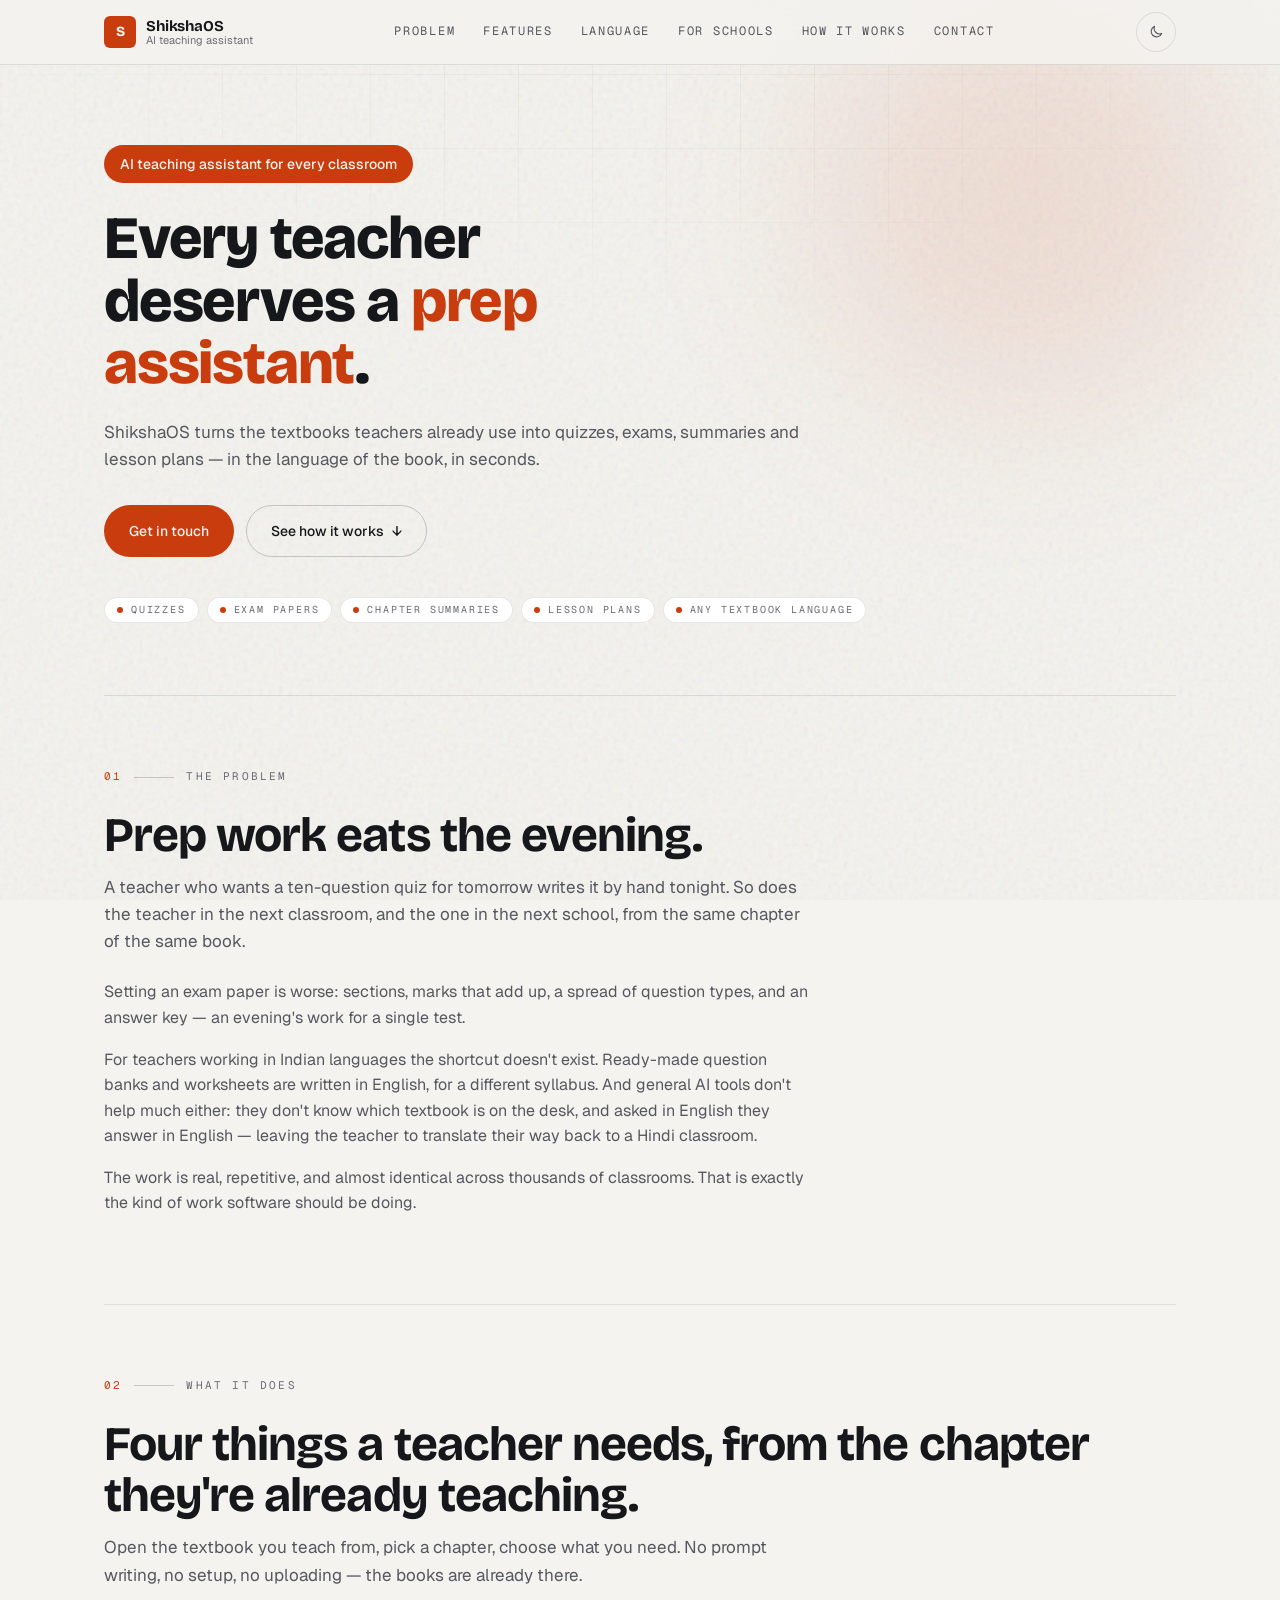
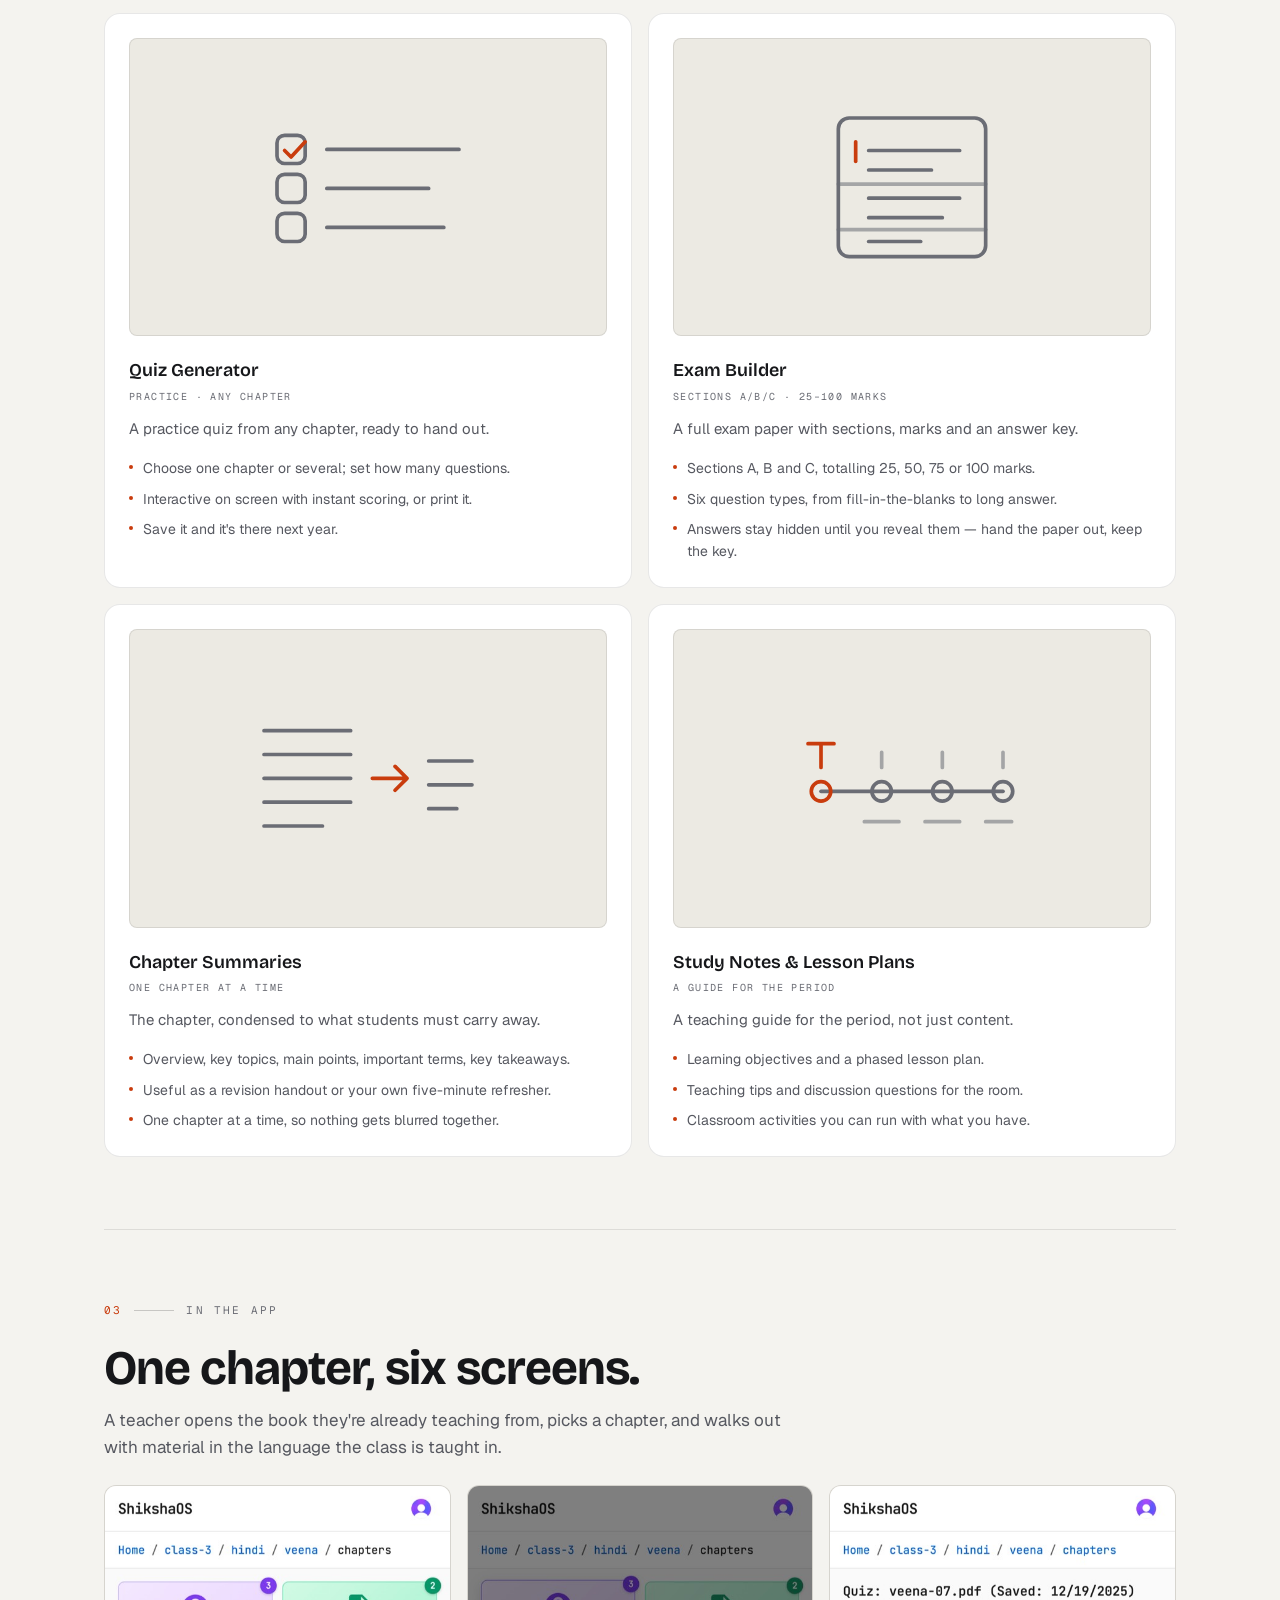
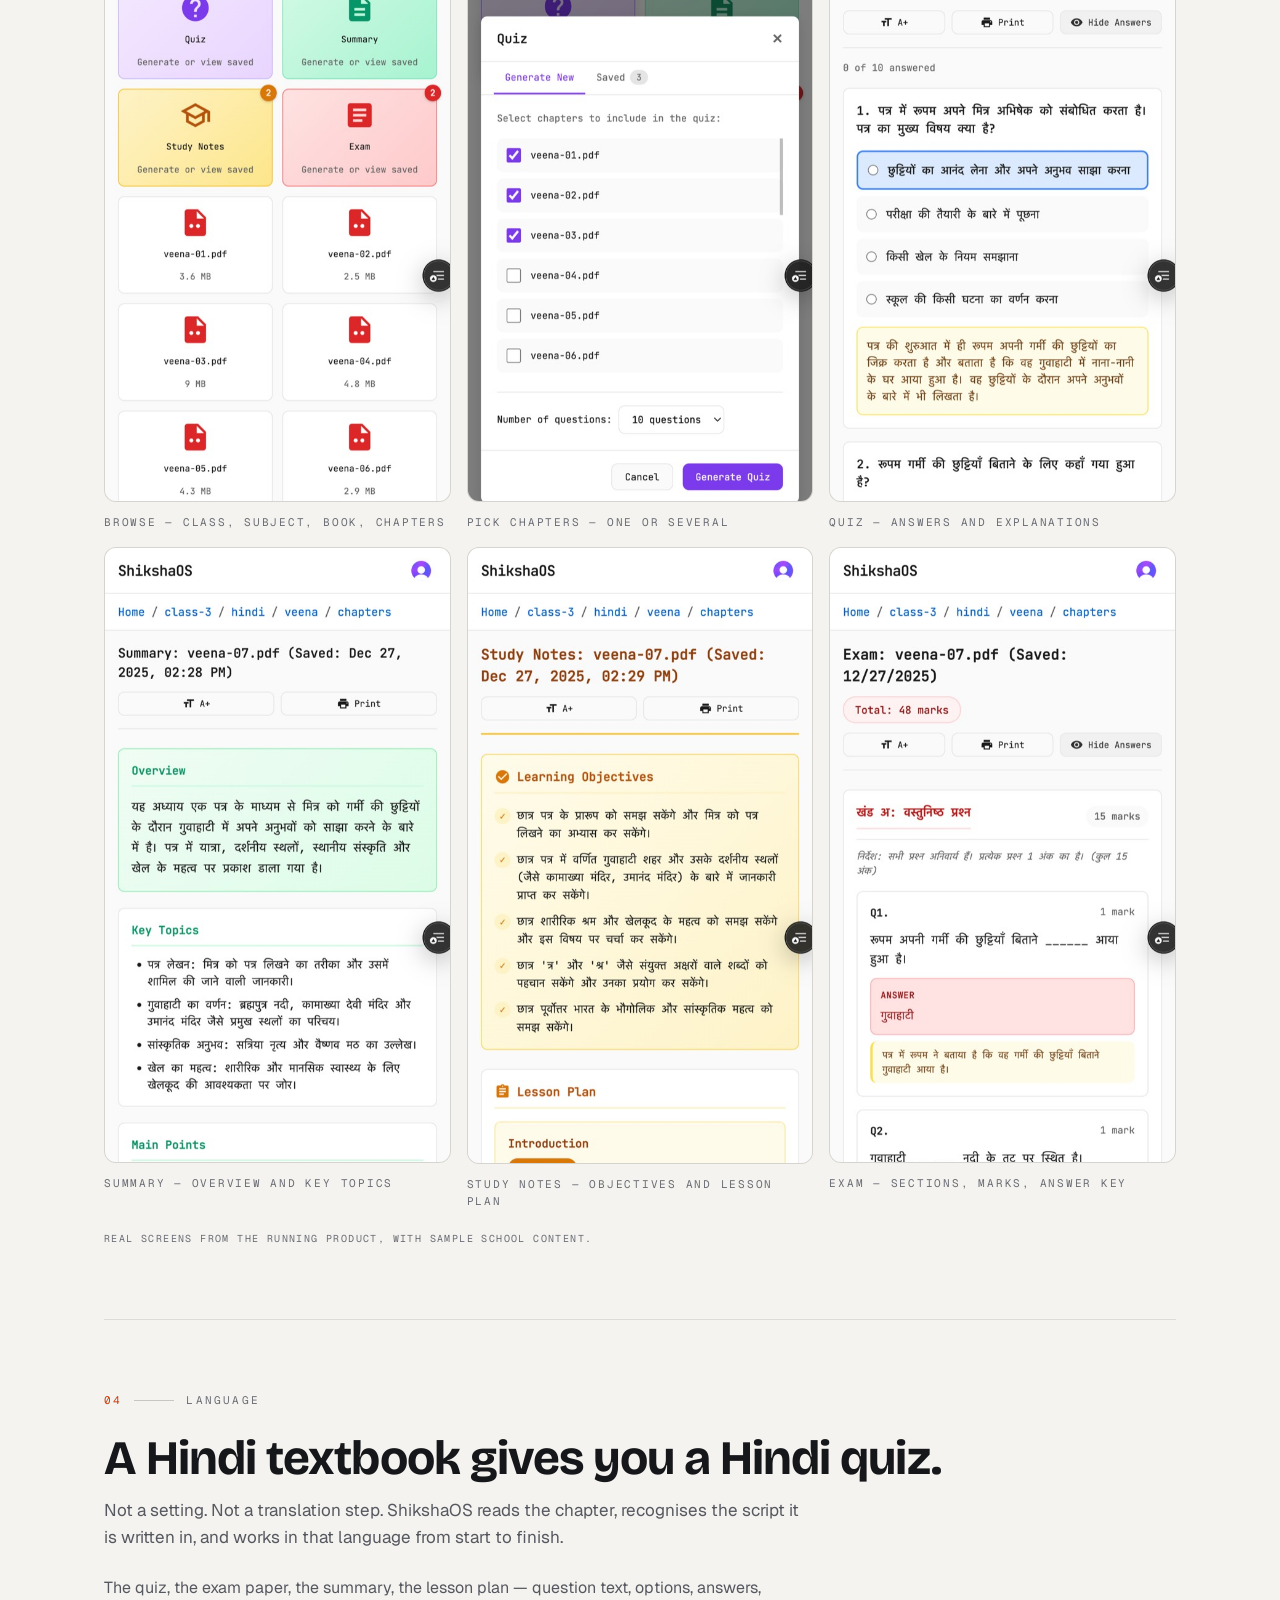
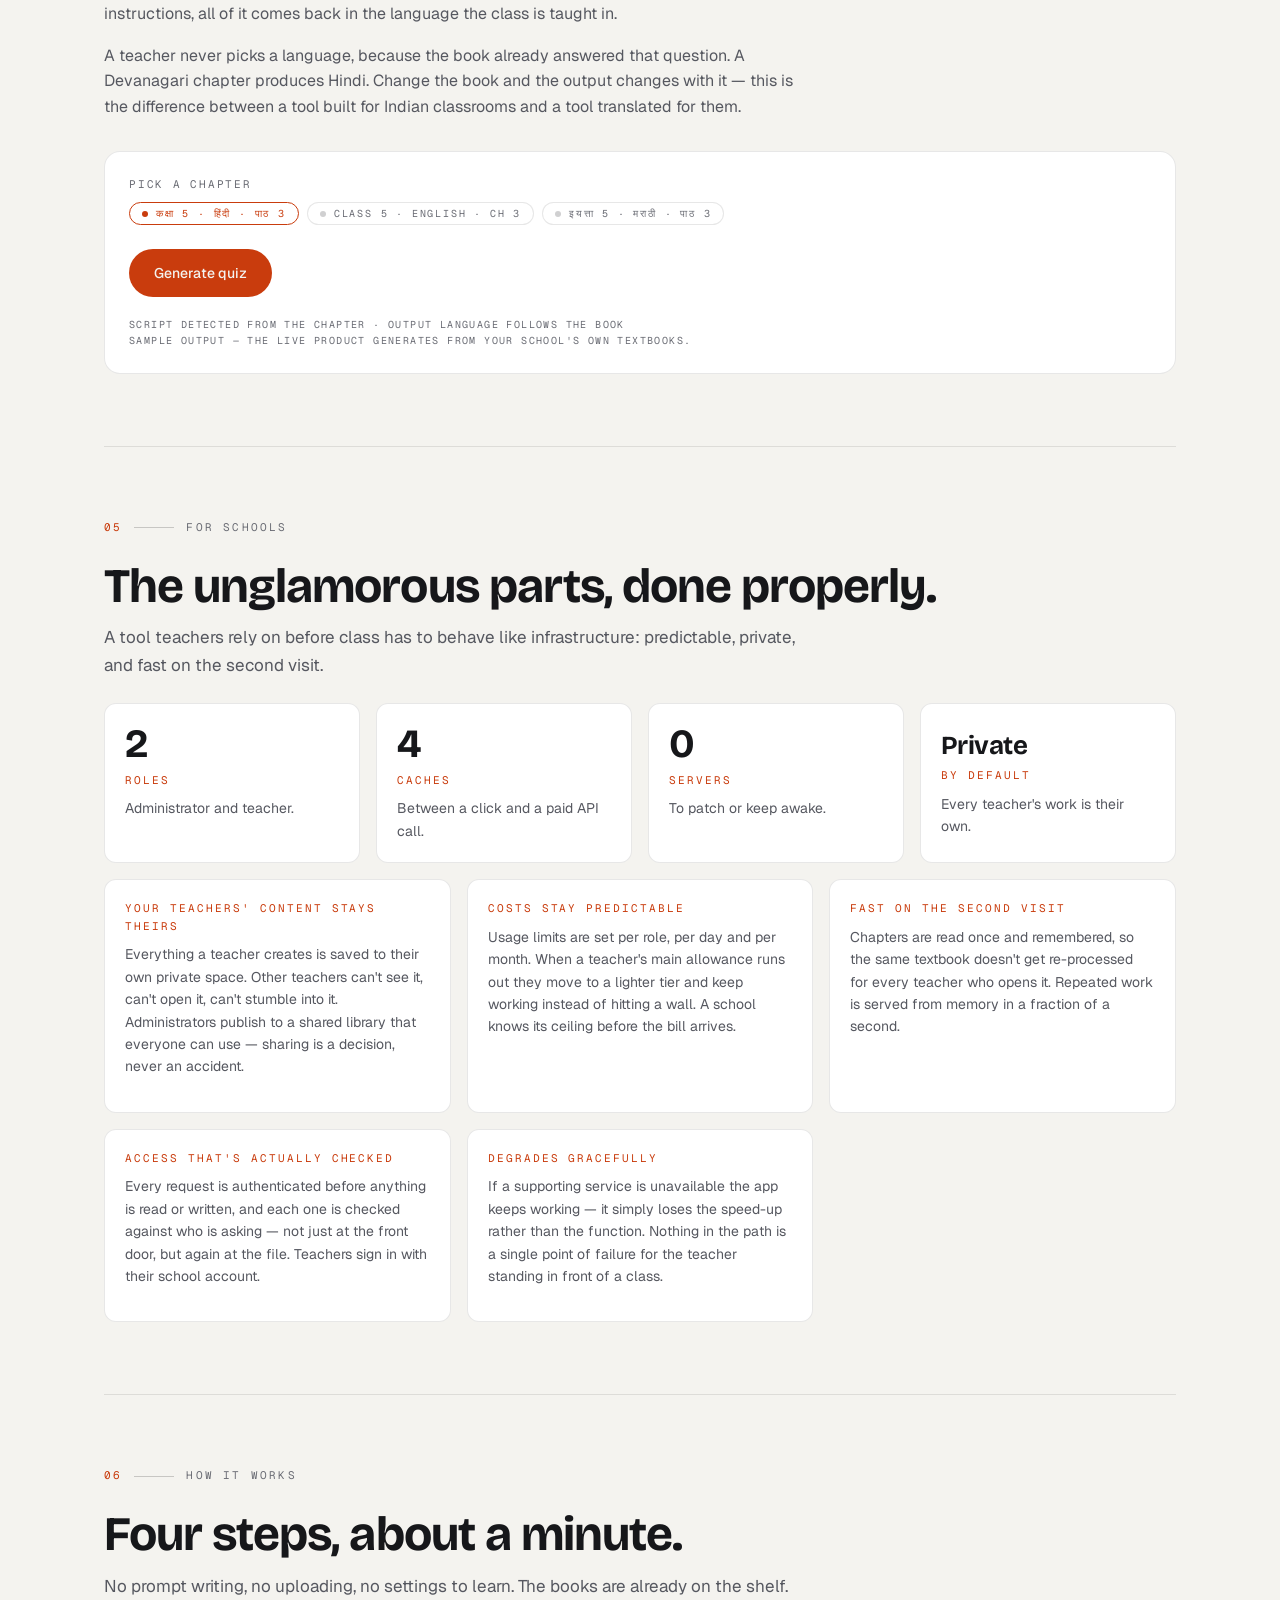
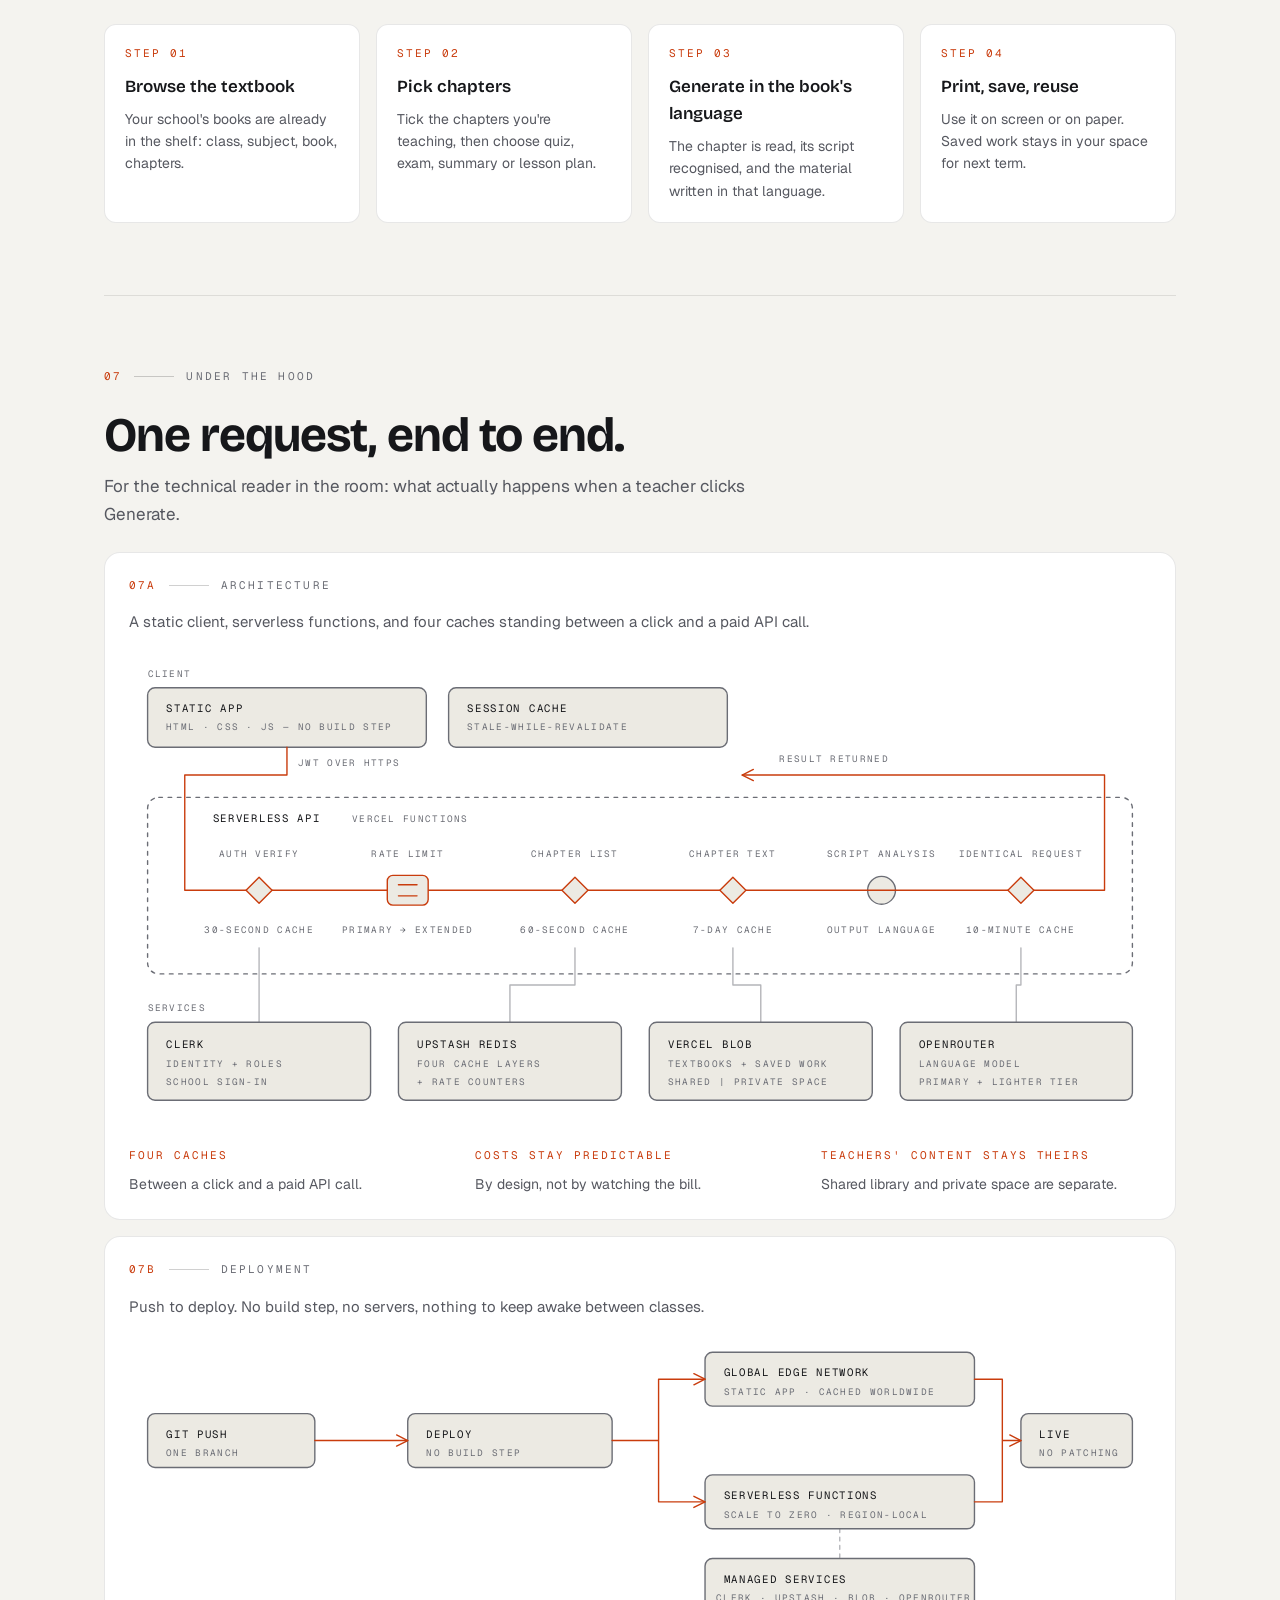
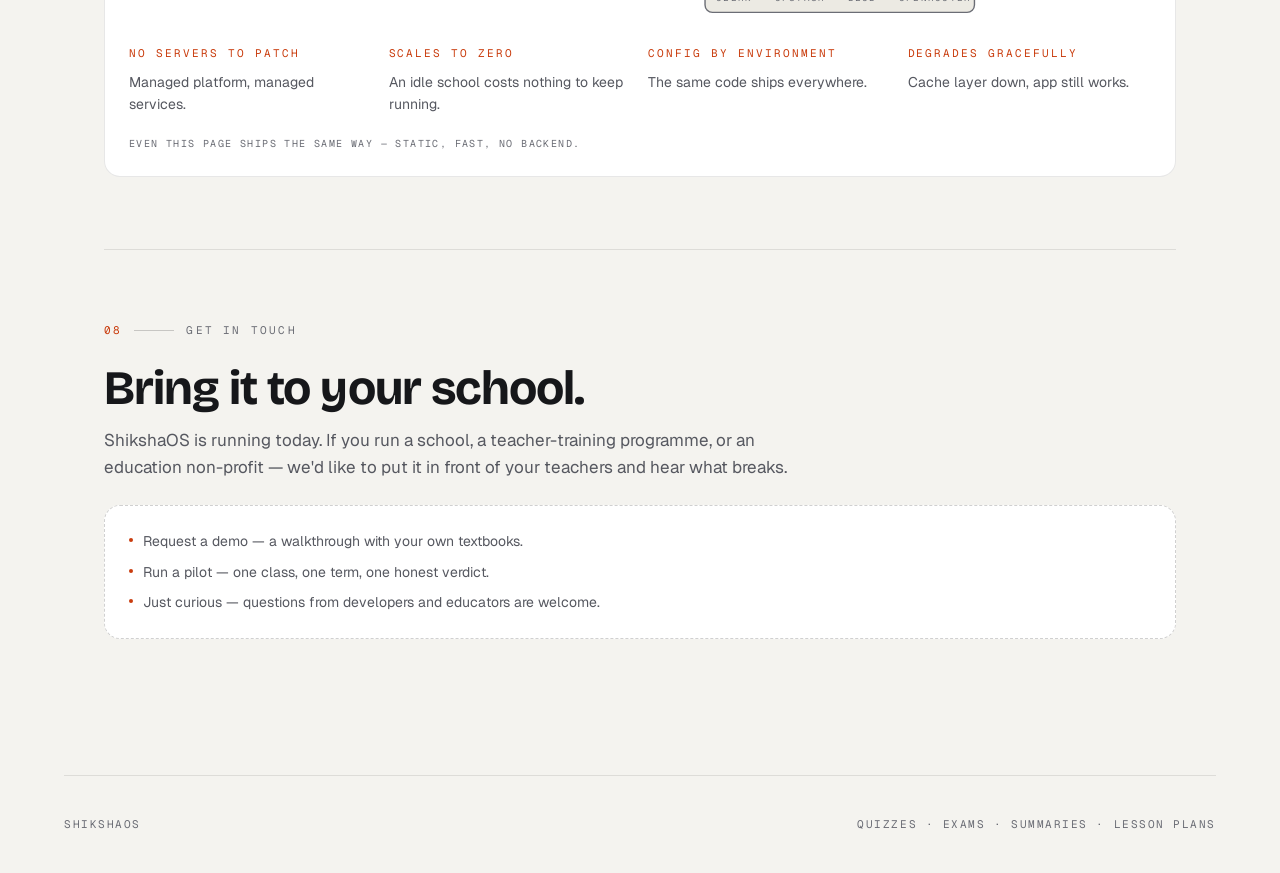
==== index.html @ 9a676e7b "Add ShikshaOS showcase page Single static page for GitHub Pages: no build step, no framework, no bac" ====
<!doctype html>
<html lang="en" data-theme="dark">
<head>
  <meta charset="utf-8" />
  <meta name="viewport" content="width=device-width, initial-scale=1" />
  <meta name="color-scheme" content="dark light" />
  <title>ShikshaOS — an AI teaching assistant for every classroom</title>
  <meta name="description" content="ShikshaOS turns the textbooks teachers already use into quizzes, exams, summaries and lesson plans — in the language of the book, in seconds." />

  <!-- Repo is shikshaos-showcase under github.com/van007 — change both URLs together if it moves. -->
  <link rel="canonical" href="https://van007.github.io/shikshaos-showcase/" />
  <link rel="icon" href="./favicon.svg" type="image/svg+xml" />

  <meta property="og:type" content="website" />
  <meta property="og:site_name" content="ShikshaOS" />
  <meta property="og:url" content="https://van007.github.io/shikshaos-showcase/" />
  <meta property="og:title" content="ShikshaOS — an AI teaching assistant for every classroom" />
  <meta property="og:description" content="Turns the textbooks teachers already use into quizzes, exams, summaries and lesson plans — in the language of the book, in seconds." />
  <meta property="og:image" content="https://van007.github.io/shikshaos-showcase/assets/og-image.png" />
  <meta property="og:image:width" content="1200" />
  <meta property="og:image:height" content="630" />
  <meta property="og:image:alt" content="ShikshaOS — every teacher deserves a prep assistant." />
  <meta name="twitter:card" content="summary_large_image" />

  <script type="application/ld+json">
  {"@context":"https://schema.org","@type":"SoftwareApplication","name":"ShikshaOS",
   "applicationCategory":"EducationalApplication","operatingSystem":"Web browser",
   "url":"https://van007.github.io/shikshaos-showcase/",
   "description":"An AI teaching assistant that turns the textbooks teachers already use into quizzes, exam papers, chapter summaries and lesson plans, in the language of the book.",
   "inLanguage":["en","hi","mr"]}
  </script>

  <!-- Resolve theme before first paint (no flash). -->
  <script>(function(){try{var e=localStorage.getItem('theme');
  if(e!=='light'&&e!=='dark'){e=matchMedia('(prefers-color-scheme: light)').matches?'light':'dark';}
  document.documentElement.dataset.theme=e;}catch(_){document.documentElement.dataset.theme='dark';}})();</script>

  <!-- Fonts: Bricolage Grotesque (display) · Geist (sans) · Geist Mono (mono) -->
  <link rel="preconnect" href="https://fonts.googleapis.com" />
  <link rel="preconnect" href="https://fonts.gstatic.com" crossorigin />
  <link href="https://fonts.googleapis.com/css2?family=Bricolage+Grotesque:opsz,wght@12..96,400..800&family=Geist:wght@400..700&family=Geist+Mono:wght@400..600&display=swap"
        rel="stylesheet" media="print" onload="this.media='all'" />
  <noscript><link href="https://fonts.googleapis.com/css2?family=Bricolage+Grotesque:opsz,wght@12..96,400..800&family=Geist:wght@400..700&family=Geist+Mono:wght@400..600&display=swap" rel="stylesheet" /></noscript>

  <link rel="stylesheet" href="./css/main.css" />
</head>

<body>
  <a class="skip" href="#top">Skip to content</a>
  <div aria-hidden="true" class="bg-grid"></div>
  <div aria-hidden="true" class="bg-grain"></div>

  <header class="site-header">
    <div class="site-header-inner">
      <a href="#top" class="brand-lockup">
        <span class="logo-tile">S</span>
        <span style="display:flex;flex-direction:column;line-height:1;">
          <span class="brand-name">ShikshaOS</span>
          <span class="brand-sub">AI teaching assistant</span>
        </span>
      </a>
      <nav class="nav" aria-label="Sections">
        <a class="navlink" href="#problem">Problem</a>
        <a class="navlink" href="#features">Features</a>
        <a class="navlink" href="#language">Language</a>
        <a class="navlink" href="#trust">For schools</a>
        <a class="navlink" href="#how">How it works</a>
        <a class="navlink" href="#contact">Contact</a>
      </nav>
      <button class="icon-btn" id="themeToggle" aria-label="Toggle light and dark theme" title="Toggle theme">
        <svg class="theme-icon-sun" width="17" height="17" viewBox="0 0 24 24" fill="none" stroke="currentColor" stroke-width="1.7" stroke-linecap="round"><circle cx="12" cy="12" r="4.1"/><path d="M12 2.4v2.6M12 19v2.6M21.6 12H19M5 12H2.4M18.8 5.2l-1.8 1.8M7 17l-1.8 1.8M18.8 18.8L17 17M7 7 5.2 5.2"/></svg>
        <svg class="theme-icon-moon" width="16" height="16" viewBox="0 0 24 24" fill="none" stroke="currentColor" stroke-width="1.7" stroke-linecap="round" stroke-linejoin="round"><path d="M20.5 14.2A8.2 8.2 0 0 1 9.8 3.5a8.2 8.2 0 1 0 10.7 10.7Z"/></svg>
      </button>
    </div>
  </header>

  <main class="wrap" id="top">

    <!-- ============================ HERO ============================ -->
    <section class="hero">
      <div class="hero-glow" aria-hidden="true"></div>
      <span class="pill rise" style="animation-delay:.05s">AI teaching assistant for every classroom</span>
      <h1 class="display rise" style="animation-delay:.12s">Every teacher deserves a <span class="spark">prep assistant</span>.</h1>
      <p class="lede rise" style="animation-delay:.2s">
        ShikshaOS turns the textbooks teachers already use into quizzes, exams, summaries and
        lesson plans — in the language of the book, in seconds.
      </p>
      <div class="cta-row rise" style="animation-delay:.26s">
        <a class="btn btn-primary" href="#contact">Get in touch</a>
        <a class="btn btn-ghost" href="#how">See how it works <span class="arw" aria-hidden="true">↓</span></a>
      </div>
      <div class="tag-row rise" style="animation-delay:.32s">
        <span class="tag"><span class="dot"></span>Quizzes</span>
        <span class="tag"><span class="dot"></span>Exam papers</span>
        <span class="tag"><span class="dot"></span>Chapter summaries</span>
        <span class="tag"><span class="dot"></span>Lesson plans</span>
        <span class="tag"><span class="dot"></span>Any textbook language</span>
      </div>
    </section>

    <!-- ========================== THE PROBLEM ======================== -->
    <section class="block" id="problem" data-reveal>
      <div class="eyebrow"><span class="idx">01</span><span class="rule"></span><span>The problem</span></div>
      <h2 class="display">Prep work eats the evening.</h2>
      <p class="lede">
        A teacher who wants a ten-question quiz for tomorrow writes it by hand tonight. So does
        the teacher in the next classroom, and the one in the next school, from the same chapter
        of the same book.
      </p>
      <p class="body">
        Setting an exam paper is worse: sections, marks that add up, a spread of question types,
        and an answer key — an evening's work for a single test.
      </p>
      <p class="body">
        For teachers working in Indian languages the shortcut doesn't exist. Ready-made question
        banks and worksheets are written in English, for a different syllabus. And general AI
        tools don't help much either: they don't know which textbook is on the desk, and asked in
        English they answer in English — leaving the teacher to translate their way back to a
        Hindi classroom.
      </p>
      <p class="body">
        The work is real, repetitive, and almost identical across thousands of classrooms. That
        is exactly the kind of work software should be doing.
      </p>
    </section>

    <!-- ======================== WHAT IT DOES ========================= -->
    <section class="block" id="features" data-reveal>
      <div class="eyebrow"><span class="idx">02</span><span class="rule"></span><span>What it does</span></div>
      <h2 class="display">Four things a teacher needs, from the chapter they're already teaching.</h2>
      <p class="lede">
        Open the textbook you teach from, pick a chapter, choose what you need. No prompt writing,
        no setup, no uploading — the books are already there.
      </p>

      <div class="grid cols-2">
        <article class="card-lg">
          <div class="well">
            <!-- motif: checklist -->
            <svg class="ico" width="120" height="76" viewBox="0 0 120 76" fill="none" stroke="currentColor" stroke-width="1.7" stroke-linecap="round" stroke-linejoin="round" aria-hidden="true">
              <rect x="18" y="14" width="13" height="13" rx="3.5" />
              <rect x="18" y="32" width="13" height="13" rx="3.5" />
              <rect x="18" y="50" width="13" height="13" rx="3.5" />
              <path d="M41 20.5h61M41 38.5h47M41 56.5h54" />
              <g class="accent"><path d="M21.5 21l3 3 6.5-7" /></g>
            </svg>
          </div>
          <h3 class="name">Quiz Generator</h3>
          <div class="cat">Practice · any chapter</div>
          <p class="body" style="margin:.75rem 0 0;font-size:.9375rem;">A practice quiz from any chapter, ready to hand out.</p>
          <ul class="impact">
            <li>Choose one chapter or several; set how many questions.</li>
            <li>Interactive on screen with instant scoring, or print it.</li>
            <li>Save it and it's there next year.</li>
          </ul>
        </article>

        <article class="card-lg">
          <div class="well">
            <!-- motif: exam paper with sections -->
            <svg class="ico" width="120" height="76" viewBox="0 0 120 76" fill="none" stroke="currentColor" stroke-width="1.7" stroke-linecap="round" stroke-linejoin="round" aria-hidden="true">
              <rect x="26" y="6" width="68" height="64" rx="5" />
              <path d="M40 21h42M40 30h29" />
              <path d="M40 43h42M40 52h34" />
              <path d="M40 63h24" />
              <path d="M26 36.5h68" opacity=".55" />
              <path d="M26 57.5h68" opacity=".55" />
              <g class="accent"><path d="M34 17v9" /></g>
            </svg>
          </div>
          <h3 class="name">Exam Builder</h3>
          <div class="cat">Sections A/B/C · 25–100 marks</div>
          <p class="body" style="margin:.75rem 0 0;font-size:.9375rem;">A full exam paper with sections, marks and an answer key.</p>
          <ul class="impact">
            <li>Sections A, B and C, totalling 25, 50, 75 or 100 marks.</li>
            <li>Six question types, from fill-in-the-blanks to long answer.</li>
            <li>Answers stay hidden until you reveal them — hand the paper out, keep the key.</li>
          </ul>
        </article>

        <article class="card-lg">
          <div class="well">
            <!-- motif: long lines compressed to short -->
            <svg class="ico" width="120" height="76" viewBox="0 0 120 76" fill="none" stroke="currentColor" stroke-width="1.7" stroke-linecap="round" stroke-linejoin="round" aria-hidden="true">
              <path d="M12 16h40M12 27h40M12 38h40M12 49h40M12 60h27" />
              <path d="M88 30h20M88 41h20M88 52h13" />
              <g class="accent"><path d="M62 38h16m-5.5-5.5 5.5 5.5-5.5 5.5" /></g>
            </svg>
          </div>
          <h3 class="name">Chapter Summaries</h3>
          <div class="cat">One chapter at a time</div>
          <p class="body" style="margin:.75rem 0 0;font-size:.9375rem;">The chapter, condensed to what students must carry away.</p>
          <ul class="impact">
            <li>Overview, key topics, main points, important terms, key takeaways.</li>
            <li>Useful as a revision handout or your own five-minute refresher.</li>
            <li>One chapter at a time, so nothing gets blurred together.</li>
          </ul>
        </article>

        <article class="card-lg">
          <div class="well">
            <!-- motif: lesson timeline -->
            <svg class="ico" width="120" height="76" viewBox="0 0 120 76" fill="none" stroke="currentColor" stroke-width="1.7" stroke-linecap="round" stroke-linejoin="round" aria-hidden="true">
              <path d="M18 44h84" />
              <circle cx="46" cy="44" r="4.5" />
              <circle cx="74" cy="44" r="4.5" />
              <circle cx="102" cy="44" r="4.5" />
              <path d="M46 33v-7M74 33v-7M102 33v-7" opacity=".55" />
              <path d="M38 58h16M66 58h16M94 58h12" opacity=".55" />
              <g class="accent">
                <circle cx="18" cy="44" r="4.5" />
                <path d="M18 33V22M12 22h12" />
              </g>
            </svg>
          </div>
          <h3 class="name">Study Notes &amp; Lesson Plans</h3>
          <div class="cat">A guide for the period</div>
          <p class="body" style="margin:.75rem 0 0;font-size:.9375rem;">A teaching guide for the period, not just content.</p>
          <ul class="impact">
            <li>Learning objectives and a phased lesson plan.</li>
            <li>Teaching tips and discussion questions for the room.</li>
            <li>Classroom activities you can run with what you have.</li>
          </ul>
        </article>
      </div>
    </section>

    <!-- ========================== IN THE APP ========================= -->
    <section class="block" id="screens" data-reveal>
      <div class="eyebrow"><span class="idx">03</span><span class="rule"></span><span>In the app</span></div>
      <h2 class="display">One chapter, six screens.</h2>
      <p class="lede">
        A teacher opens the book they're already teaching from, picks a chapter, and walks out
        with material in the language the class is taught in.
      </p>

      <div class="grid cols-3">
        <figure class="shot">
          <div class="frame">
            <img src="./assets/screens/browse.jpg" width="560" height="1213" loading="lazy" decoding="async"
                 alt="The chapters folder in ShikshaOS: cards for Quiz, Summary, Study Notes and Exam above a grid of chapter PDFs." />
          </div>
          <figcaption>Browse — class, subject, book, chapters</figcaption>
        </figure>
        <figure class="shot">
          <div class="frame">
            <img src="./assets/screens/select.jpg" width="560" height="1213" loading="lazy" decoding="async"
                 alt="The quiz dialog with three chapters ticked and a question-count selector set to ten questions." />
          </div>
          <figcaption>Pick chapters — one or several</figcaption>
        </figure>
        <figure class="shot">
          <div class="frame">
            <img src="./assets/screens/quiz.jpg" width="560" height="1213" loading="lazy" decoding="async"
                 alt="A generated quiz in Hindi with multiple-choice options, the correct answer highlighted and an explanation below it." />
          </div>
          <figcaption>Quiz — answers and explanations</figcaption>
        </figure>
        <figure class="shot">
          <div class="frame">
            <img src="./assets/screens/summary.jpg" width="560" height="1213" loading="lazy" decoding="async"
                 alt="A chapter summary in Hindi with Overview, Key Topics and Main Points sections." />
          </div>
          <figcaption>Summary — overview and key topics</figcaption>
        </figure>
        <figure class="shot">
          <div class="frame">
            <img src="./assets/screens/notes.jpg" width="560" height="1213" loading="lazy" decoding="async"
                 alt="Study notes in Hindi listing learning objectives and a timed lesson plan with activities and materials." />
          </div>
          <figcaption>Study notes — objectives and lesson plan</figcaption>
        </figure>
        <figure class="shot">
          <div class="frame">
            <img src="./assets/screens/exam.jpg" width="560" height="1213" loading="lazy" decoding="async"
                 alt="An exam paper in Hindi showing Section A worth fifteen marks, with per-question marks and the answer key revealed." />
          </div>
          <figcaption>Exam — sections, marks, answer key</figcaption>
        </figure>
      </div>

      <p class="demo-note">Real screens from the running product, with sample school content.</p>
    </section>

    <!-- ====================== LANGUAGE + DEMO ======================== -->
    <section class="block" id="language" data-reveal>
      <div class="eyebrow"><span class="idx">04</span><span class="rule"></span><span>Language</span></div>
      <h2 class="display">A Hindi textbook gives you a Hindi quiz.</h2>
      <p class="lede">
        Not a setting. Not a translation step. ShikshaOS reads the chapter, recognises the script
        it is written in, and works in that language from start to finish.
      </p>
      <p class="body">
        The quiz, the exam paper, the summary, the lesson plan — question text, options, answers,
        instructions, all of it comes back in the language the class is taught in.
      </p>
      <p class="body">
        A teacher never picks a language, because the book already answered that question. A
        Devanagari chapter produces Hindi. Change the book and the output changes with it — this
        is the difference between a tool built for Indian classrooms and a tool translated for them.
      </p>

      <div class="panel" style="margin-top:2rem;">
        <span class="field-label" id="demoChipsLabel">Pick a chapter</span>
        <div class="chip-row" id="demoChips" role="group" aria-labelledby="demoChipsLabel">
          <button class="tag" type="button" data-lang="hi" aria-pressed="true"><span class="dot"></span><span lang="hi">कक्षा 5 · हिंदी · पाठ 3</span></button>
          <button class="tag" type="button" data-lang="en" aria-pressed="false"><span class="dot"></span>Class 5 · English · Ch 3</button>
          <button class="tag" type="button" data-lang="mr" aria-pressed="false"><span class="dot"></span><span lang="mr">इयत्ता 5 · मराठी · पाठ 3</span></button>
        </div>
        <div class="demo-actions">
          <button class="btn btn-primary" type="button" id="demoRun">Generate quiz</button>
          <button class="btn btn-ghost btn-sm" type="button" id="demoAns" hidden>Show answers</button>
        </div>
        <div class="demo-out" id="demoOut" aria-live="polite"></div>
        <p class="demo-note">
          Script detected from the chapter · output language follows the book<br />
          Sample output — the live product generates from your school's own textbooks.
        </p>
      </div>
    </section>

    <!-- ======================= FOR SCHOOLS =========================== -->
    <section class="block" id="trust" data-reveal>
      <div class="eyebrow"><span class="idx">05</span><span class="rule"></span><span>For schools</span></div>
      <h2 class="display">The unglamorous parts, done properly.</h2>
      <p class="lede">
        A tool teachers rely on before class has to behave like infrastructure: predictable,
        private, and fast on the second visit.
      </p>

      <div class="grid cols-4" style="margin-bottom:1rem;">
        <div class="card"><div class="stat">2</div><div class="meta-key" style="margin-top:.5rem;">Roles</div><div class="meta-val">Administrator and teacher.</div></div>
        <div class="card"><div class="stat">4</div><div class="meta-key" style="margin-top:.5rem;">Caches</div><div class="meta-val">Between a click and a paid API call.</div></div>
        <div class="card"><div class="stat">0</div><div class="meta-key" style="margin-top:.5rem;">Servers</div><div class="meta-val">To patch or keep awake.</div></div>
        <div class="card"><div class="stat txt">Private</div><div class="meta-key" style="margin-top:.5rem;">By default</div><div class="meta-val">Every teacher's work is their own.</div></div>
      </div>

      <div class="grid cols-3">
        <div class="card">
          <h3 class="meta-key">Your teachers' content stays theirs</h3>
          <p class="meta-val">
            Everything a teacher creates is saved to their own private space. Other teachers can't
            see it, can't open it, can't stumble into it. Administrators publish to a shared library
            that everyone can use — sharing is a decision, never an accident.
          </p>
        </div>
        <div class="card">
          <h3 class="meta-key">Costs stay predictable</h3>
          <p class="meta-val">
            Usage limits are set per role, per day and per month. When a teacher's main allowance
            runs out they move to a lighter tier and keep working instead of hitting a wall. A
            school knows its ceiling before the bill arrives.
          </p>
        </div>
        <div class="card">
          <h3 class="meta-key">Fast on the second visit</h3>
          <p class="meta-val">
            Chapters are read once and remembered, so the same textbook doesn't get re-processed
            for every teacher who opens it. Repeated work is served from memory in a fraction of a
            second.
          </p>
        </div>
        <div class="card">
          <h3 class="meta-key">Access that's actually checked</h3>
          <p class="meta-val">
            Every request is authenticated before anything is read or written, and each one is
            checked against who is asking — not just at the front door, but again at the file.
            Teachers sign in with their school account.
          </p>
        </div>
        <div class="card">
          <h3 class="meta-key">Degrades gracefully</h3>
          <p class="meta-val">
            If a supporting service is unavailable the app keeps working — it simply loses the
            speed-up rather than the function. Nothing in the path is a single point of failure for
            the teacher standing in front of a class.
          </p>
        </div>
      </div>
    </section>

    <!-- ======================= HOW IT WORKS ========================== -->
    <section class="block" id="how" data-reveal>
      <div class="eyebrow"><span class="idx">06</span><span class="rule"></span><span>How it works</span></div>
      <h2 class="display">Four steps, about a minute.</h2>
      <p class="lede">
        No prompt writing, no uploading, no settings to learn. The books are already on the shelf.
      </p>

      <div class="grid cols-4">
        <div class="card step">
          <div class="num">STEP 01</div>
          <h3>Browse the textbook</h3>
          <p>Your school's books are already in the shelf: class, subject, book, chapters.</p>
        </div>
        <div class="card step">
          <div class="num">STEP 02</div>
          <h3>Pick chapters</h3>
          <p>Tick the chapters you're teaching, then choose quiz, exam, summary or lesson plan.</p>
        </div>
        <div class="card step">
          <div class="num">STEP 03</div>
          <h3>Generate in the book's language</h3>
          <p>The chapter is read, its script recognised, and the material written in that language.</p>
        </div>
        <div class="card step">
          <div class="num">STEP 04</div>
          <h3>Print, save, reuse</h3>
          <p>Use it on screen or on paper. Saved work stays in your space for next term.</p>
        </div>
      </div>
    </section>

    <!-- ======================= UNDER THE HOOD ======================== -->
    <section class="block" id="arch" data-reveal>
      <div class="eyebrow"><span class="idx">07</span><span class="rule"></span><span>Under the hood</span></div>
      <h2 class="display">One request, end to end.</h2>
      <p class="lede">
        For the technical reader in the room: what actually happens when a teacher clicks Generate.
      </p>

      <!-- ---------------- Infographic A — runtime architecture ---------------- -->
      <div class="panel">
        <div class="eyebrow" style="margin-bottom:1rem;"><span class="idx">07a</span><span class="rule"></span><span>Architecture</span></div>
        <p class="body" style="margin:0 0 1.5rem;font-size:.9375rem;">
          A static client, serverless functions, and four caches standing between a click and a
          paid API call.
        </p>

        <div class="dgm-scroll">
          <svg class="dgm" viewBox="0 0 1100 500" role="img"
               aria-label="Runtime architecture: a static client sends an authenticated request to serverless functions, which pass through an auth cache, a rate-limit gate, a chapter-list cache, a chapter-text cache, script detection and an identical-request cache before returning generated material."
               fill="none" stroke="currentColor" stroke-width="1.5" stroke-linecap="round" stroke-linejoin="round">

            <!-- Client lane -->
            <text x="20" y="20">CLIENT</text>
            <rect class="node" x="20" y="32" width="300" height="64" rx="8" />
            <text class="t" x="40" y="58">STATIC APP</text>
            <text x="40" y="78">HTML · CSS · JS — NO BUILD STEP</text>
            <rect class="node" x="344" y="32" width="300" height="64" rx="8" />
            <text class="t" x="364" y="58">SESSION CACHE</text>
            <text x="364" y="78">STALE-WHILE-REVALIDATE</text>

            <!-- Serverless lane -->
            <rect class="pane" x="20" y="150" width="1060" height="190" rx="12" />
            <text class="t" x="90" y="176">SERVERLESS API</text>
            <text x="240" y="176">VERCEL FUNCTIONS</text>

            <!-- Stop labels -->
            <text x="140" y="214" text-anchor="middle">AUTH VERIFY</text>
            <text x="140" y="296" text-anchor="middle">30-SECOND CACHE</text>
            <text x="300" y="214" text-anchor="middle">RATE LIMIT</text>
            <text x="300" y="296" text-anchor="middle">PRIMARY → EXTENDED</text>
            <text x="480" y="214" text-anchor="middle">CHAPTER LIST</text>
            <text x="480" y="296" text-anchor="middle">60-SECOND CACHE</text>
            <text x="650" y="214" text-anchor="middle">CHAPTER TEXT</text>
            <text x="650" y="296" text-anchor="middle">7-DAY CACHE</text>
            <text x="810" y="214" text-anchor="middle">SCRIPT ANALYSIS</text>
            <text x="810" y="296" text-anchor="middle">OUTPUT LANGUAGE</text>
            <text x="960" y="214" text-anchor="middle">IDENTICAL REQUEST</text>
            <text x="960" y="296" text-anchor="middle">10-MINUTE CACHE</text>
            <text x="182" y="116">JWT OVER HTTPS</text>
            <text x="700" y="112">RESULT RETURNED</text>

            <!-- Language step marker (not a cache) -->
            <circle cx="810" cy="250" r="15" fill="var(--surface-2)" />

            <!-- Service connectors -->
            <path d="M140 312V392" opacity=".5" />
            <path d="M480 312V352h-70v40" opacity=".5" />
            <path d="M650 312V352h30v40" opacity=".5" />
            <path d="M960 312V352h-5v40" opacity=".5" />

            <!-- Services lane -->
            <text x="20" y="380">SERVICES</text>
            <rect class="node" x="20" y="392" width="240" height="84" rx="8" />
            <text class="t" x="40" y="420">CLERK</text>
            <text x="40" y="440">IDENTITY + ROLES</text>
            <text x="40" y="460">SCHOOL SIGN-IN</text>

            <rect class="node" x="290" y="392" width="240" height="84" rx="8" />
            <text class="t" x="310" y="420">UPSTASH REDIS</text>
            <text x="310" y="440">FOUR CACHE LAYERS</text>
            <text x="310" y="460">+ RATE COUNTERS</text>

            <rect class="node" x="560" y="392" width="240" height="84" rx="8" />
            <text class="t" x="580" y="420">VERCEL BLOB</text>
            <text x="580" y="440">TEXTBOOKS + SAVED WORK</text>
            <text x="580" y="460">SHARED | PRIVATE SPACE</text>

            <rect class="node" x="830" y="392" width="250" height="84" rx="8" />
            <text class="t" x="850" y="420">OPENROUTER</text>
            <text x="850" y="440">LANGUAGE MODEL</text>
            <text x="850" y="460">PRIMARY + LIGHTER TIER</text>

            <!-- The one accent group: the happy path + its checkpoints -->
            <g class="accent">
              <path class="flow" pathLength="1" d="M170 96V126H60V250H1050V126H660" />
              <path d="M672 120l-12 6 12 6" />
              <path class="ck" style="transition-delay:.9s" d="M140 236l14 14-14 14-14-14Z" />
              <rect class="gate" style="transition-delay:1s" x="278" y="234" width="44" height="32" rx="6" />
              <path class="gate" style="transition-delay:1s" d="M290 244h20M290 256h20" />
              <path class="ck" style="transition-delay:1.1s" d="M480 236l14 14-14 14-14-14Z" />
              <path class="ck" style="transition-delay:1.2s" d="M650 236l14 14-14 14-14-14Z" />
              <path class="ck" style="transition-delay:1.4s" d="M960 236l14 14-14 14-14-14Z" />
            </g>
          </svg>
        </div>

        <ol class="vh">
          <li>A teacher clicks Generate in the static client.</li>
          <li>The request travels to a serverless function as a signed token over HTTPS.</li>
          <li>Identity is verified, with a 30-second cache in front of it.</li>
          <li>A rate-limit gate checks the teacher's allowance, falling back to an extended tier.</li>
          <li>The chapter list is read, cached for 60 seconds.</li>
          <li>The chapter text is extracted, cached for 7 days.</li>
          <li>The chapter's script is analysed and fixes the output language.</li>
          <li>Generation runs, with identical requests reused for 10 minutes.</li>
          <li>The finished material is returned to the client.</li>
        </ol>

        <div class="grid cols-3 dgm-cap">
          <div><div class="meta-key">Four caches</div><div class="meta-val">Between a click and a paid API call.</div></div>
          <div><div class="meta-key">Costs stay predictable</div><div class="meta-val">By design, not by watching the bill.</div></div>
          <div><div class="meta-key">Teachers' content stays theirs</div><div class="meta-val">Shared library and private space are separate.</div></div>
        </div>
      </div>

      <!-- ---------------- Infographic B — deployment topology ---------------- -->
      <div class="panel" style="margin-top:1rem;">
        <div class="eyebrow" style="margin-bottom:1rem;"><span class="idx">07b</span><span class="rule"></span><span>Deployment</span></div>
        <p class="body" style="margin:0 0 1.5rem;font-size:.9375rem;">
          Push to deploy. No build step, no servers, nothing to keep awake between classes.
        </p>

        <div class="dgm-scroll">
          <svg class="dgm" viewBox="0 0 1100 300" role="img"
               aria-label="Deployment topology: a git push deploys the static app to a global edge network and the API to serverless functions, both backed by managed services, with nothing to patch."
               fill="none" stroke="currentColor" stroke-width="1.5" stroke-linecap="round" stroke-linejoin="round">

            <rect class="node" x="20" y="76" width="180" height="58" rx="8" />
            <text class="t" x="40" y="102">GIT PUSH</text>
            <text x="40" y="122">ONE BRANCH</text>

            <rect class="node" x="300" y="76" width="220" height="58" rx="8" />
            <text class="t" x="320" y="102">DEPLOY</text>
            <text x="320" y="122">NO BUILD STEP</text>

            <rect class="node" x="620" y="10" width="290" height="58" rx="8" />
            <text class="t" x="640" y="36">GLOBAL EDGE NETWORK</text>
            <text x="640" y="56">STATIC APP · CACHED WORLDWIDE</text>

            <rect class="node" x="620" y="142" width="290" height="58" rx="8" />
            <text class="t" x="640" y="168">SERVERLESS FUNCTIONS</text>
            <text x="640" y="188">SCALE TO ZERO · REGION-LOCAL</text>

            <rect class="node" x="960" y="76" width="120" height="58" rx="8" />
            <text class="t" x="980" y="102">LIVE</text>
            <text x="980" y="122">NO PATCHING</text>

            <path d="M765 200v32" opacity=".5" stroke-dasharray="4 5" />
            <rect class="node" x="620" y="232" width="290" height="58" rx="8" />
            <text class="t" x="640" y="258">MANAGED SERVICES</text>
            <text x="632" y="278">CLERK · UPSTASH · BLOB · OPENROUTER</text>

            <g class="accent">
              <path class="flow" pathLength="1" d="M200 105h100M520 105h50V39h50M570 105v66h50M910 39h30v66h20M910 171h30v-66" />
              <path d="M288 99l12 6-12 6M608 33l12 6-12 6M608 165l12 6-12 6M948 99l12 6-12 6" />
            </g>
          </svg>
        </div>

        <ol class="vh">
          <li>A push to one branch deploys everything; there is no build step.</li>
          <li>The static app is served from a global edge network.</li>
          <li>The API runs as serverless functions that scale to zero.</li>
          <li>Identity, caching, storage and the language model are managed services.</li>
          <li>The result is live with no servers to patch.</li>
        </ol>

        <div class="grid cols-4 dgm-cap">
          <div><div class="meta-key">No servers to patch</div><div class="meta-val">Managed platform, managed services.</div></div>
          <div><div class="meta-key">Scales to zero</div><div class="meta-val">An idle school costs nothing to keep running.</div></div>
          <div><div class="meta-key">Config by environment</div><div class="meta-val">The same code ships everywhere.</div></div>
          <div><div class="meta-key">Degrades gracefully</div><div class="meta-val">Cache layer down, app still works.</div></div>
        </div>

        <p class="dgm-foot">Even this page ships the same way — static, fast, no backend.</p>
      </div>
    </section>

    <!-- ========================== CLOSING CTA ======================== -->
    <section class="block" id="contact" data-reveal>
      <div class="eyebrow"><span class="idx">08</span><span class="rule"></span><span>Get in touch</span></div>
      <h2 class="display">Bring it to your school.</h2>
      <p class="lede">
        ShikshaOS is running today. If you run a school, a teacher-training programme, or an
        education non-profit — we'd like to put it in front of your teachers and hear what breaks.
      </p>

      <div class="card-lg dashed">
        <ul class="impact" style="margin-top:0;">
          <li>Request a demo — a walkthrough with your own textbooks.</li>
          <li>Run a pilot — one class, one term, one honest verdict.</li>
          <li>Just curious — questions from developers and educators are welcome.</li>
        </ul>
      </div>
    </section>

  </main>

  <footer class="wrap site-footer">
    <span>ShikshaOS</span>
    <span>Quizzes · Exams · Summaries · Lesson plans</span>
  </footer>

  <script src="./js/theme.js" defer></script>
  <script src="./js/reveal.js" defer></script>
  <script src="./js/demo.js" defer></script>
</body>
</html>
---- css/main.css ----
/* ==================================================================== */
/*  ShikshaOS Showcase — main stylesheet                                 */
/*  Tokens, base, atmosphere and motion are copied verbatim from         */
/*  design-language.html (§1–§4). Components reference tokens only.      */
/* ==================================================================== */

/* ==================================================================== */
/*  1. DESIGN TOKENS                                                     */
/* ==================================================================== */
:root {
  color-scheme: dark;

  /* — Surfaces (darkest → lightest) — */
  --canvas: #0a0b0d;        /* page background, recessed inputs */
  --surface: #131419;       /* cards, panels, header */
  --surface-2: #1b1c22;     /* code blocks, image wells, insets */

  /* — Lines / borders — */
  --line: rgba(255, 255, 255, 0.08);          /* default hairline */
  --line-strong: rgba(255, 255, 255, 0.16);   /* dividers, ghost buttons, hover */

  /* — Ink (text) — */
  --ink: #f4f4f5;           /* headings, primary text, button labels */
  --ink-muted: #9b9da6;     /* body copy, descriptions */
  --ink-faint: #7a7c86;     /* captions, mono labels, disabled — 4.7:1 on canvas (AA) */

  /* — Accent (the one spark) — */
  --accent: #ff5d2e;        /* CTAs, links, sparks, the card square */
  --accent-soft: #ff8b66;   /* primary-button hover (lighter in dark) */

  /* — Atmosphere — */
  --grid-line: rgba(255, 255, 255, 0.035);
  --grain-opacity: 0.35;
  --grain-blend: overlay;

  /* — Misc surfaces — */
  --skeleton: rgba(255, 255, 255, 0.055);
  --scrollbar-thumb: #2c2d34;
  --scrollbar-thumb-hover: #3c3d45;

  /* — Type families — */
  --font-display: "Bricolage Grotesque", "Geist", ui-sans-serif, sans-serif;
  --font-sans: "Geist", ui-sans-serif, system-ui, sans-serif;
  --font-mono: "Geist Mono", ui-monospace, monospace;

  /* — Motion (non-themed; constant across modes) — */
  --ease-out-expo: cubic-bezier(0.16, 1, 0.3, 1); /* the house easing */
  --dur-fast: 0.2s;     /* hovers, color/border transitions */
  --dur-mid: 0.3s;      /* arrow nudges, theme cross-fade */
  --dur-reveal: 0.8s;   /* scroll-in reveal */

  /* — Radii (non-themed) — */
  --r-sm: 6px;     /* nav chips, logo tile, icon buttons (square) */
  --r-md: 8px;     /* inputs, small wells */
  --r-lg: 12px;    /* compact cards, code blocks */
  --r-xl: 16px;    /* panels, large cards, dialog */
  --r-pill: 999px; /* buttons, pills, tags, round icon buttons */
}

[data-theme="light"] {
  color-scheme: light;
  --canvas: #f4f3ef;        /* warm cream, not white */
  --surface: #ffffff;
  --surface-2: #eceae3;
  --line: rgba(20, 21, 24, 0.1);
  --line-strong: rgba(20, 21, 24, 0.2);
  --ink: #16171a;
  --ink-muted: #565860;
  --ink-faint: #6b6d75;     /* 4.7:1 on cream (AA) */
  --accent: #c93c0d;        /* 4.8:1 on cream both ways — as text and as button fill */
  --accent-soft: #a83109;   /* darker on hover in light mode */
  --grid-line: rgba(20, 21, 24, 0.055);
  --grain-opacity: 0.22;
  --grain-blend: multiply;
  --skeleton: rgba(20, 21, 24, 0.06);
  --scrollbar-thumb: #cdccc4;
  --scrollbar-thumb-hover: #b6b4aa;
}

/* ==================================================================== */
/*  2. BASE                                                              */
/* ==================================================================== */
* { box-sizing: border-box; border-color: var(--line); }
[hidden] { display: none !important; } /* .btn's display would otherwise win */
html { scroll-behavior: smooth; background-color: var(--canvas); overflow-x: clip; }
body {
  margin: 0; background: transparent; color: var(--ink);
  font-family: var(--font-sans); -webkit-font-smoothing: antialiased;
  text-rendering: optimizeLegibility; line-height: 1.6;
}
::selection { background: var(--accent); color: var(--canvas); }
a { color: inherit; }
:focus-visible { outline: 2px solid var(--accent); outline-offset: 2px; }
::-webkit-scrollbar { width: 10px; }
::-webkit-scrollbar-track { background: var(--canvas); }
::-webkit-scrollbar-thumb { background: var(--scrollbar-thumb); border-radius: 999px; border: 2px solid var(--canvas); }
::-webkit-scrollbar-thumb:hover { background: var(--scrollbar-thumb-hover); }

/* ==================================================================== */
/*  3. ATMOSPHERE — fixed decorative layers                              */
/* ==================================================================== */
.bg-grid {
  position: fixed; inset: 0; z-index: -1; pointer-events: none;
  background-image:
    linear-gradient(to right, var(--grid-line) 1px, transparent 1px),
    linear-gradient(to bottom, var(--grid-line) 1px, transparent 1px);
  background-size: 74px 74px;
  -webkit-mask-image: radial-gradient(ellipse 78% 56% at 50% -6%, #000 8%, transparent 80%);
  mask-image: radial-gradient(ellipse 78% 56% at 50% -6%, #000 8%, transparent 80%);
}
.bg-grain {
  position: fixed; inset: 0; z-index: -1; pointer-events: none;
  opacity: var(--grain-opacity); mix-blend-mode: var(--grain-blend);
  background-image: url("data:image/svg+xml,%3Csvg xmlns='http://www.w3.org/2000/svg' viewBox='0 0 220 220'%3E%3Cfilter id='n'%3E%3CfeTurbulence type='fractalNoise' baseFrequency='0.82' numOctaves='2' stitchTiles='stitch'/%3E%3C/filter%3E%3Crect width='100%25' height='100%25' filter='url(%23n)' opacity='0.5'/%3E%3C/svg%3E");
}

/* ==================================================================== */
/*  4. MOTION primitives                                                 */
/* ==================================================================== */
@keyframes fade-rise { from { opacity: 0; transform: translateY(24px); } to { opacity: 1; transform: translateY(0); } }
.rise { opacity: 0; animation: fade-rise 0.9s var(--ease-out-expo) both; }
@keyframes skeleton-pulse { 0%,100% { opacity: 1; } 50% { opacity: 0.5; } }
.skeleton { background-color: var(--skeleton); animation: skeleton-pulse 2.6s ease-in-out infinite; border-radius: var(--r-md); }
@media (prefers-reduced-motion: reduce) {
  html { scroll-behavior: auto; }
  .rise { animation: none; opacity: 1; }
  .skeleton { animation: none; }
  /* Catch-all: every hover nudge, rotate and cross-fade lands on its end state. */
  *, *::before, *::after {
    animation-duration: 0.01ms !important; animation-iteration-count: 1 !important;
    transition-duration: 0.01ms !important;
  }
}

/* ==================================================================== */
/*  5. PAGE CHROME — header, nav, footer                                 */
/* ==================================================================== */
.skip { position: absolute; left: 0.75rem; top: -3rem; z-index: 60; border-radius: var(--r-pill); background: var(--accent); color: var(--canvas); padding: 0.625rem 1rem; font-size: 0.875rem; text-decoration: none; transition: top var(--dur-fast) var(--ease-out-expo); }
.skip:focus-visible { top: 0.75rem; }

.wrap { max-width: 72rem; margin: 0 auto; padding: 0 1.5rem; }
@media (min-width: 768px) { .wrap { padding: 0 2.5rem; } }

.site-header { position: sticky; top: 0; z-index: 50; backdrop-filter: blur(16px); background: color-mix(in srgb, var(--canvas) 85%, transparent); border-bottom: 1px solid var(--line); }
.site-header-inner { max-width: 72rem; margin: 0 auto; padding: 0 1.5rem; height: 64px; display: flex; align-items: center; justify-content: space-between; gap: 1rem; }
@media (min-width: 768px) { .site-header-inner { padding: 0 2.5rem; } }

.brand-lockup { display: flex; align-items: center; gap: 0.625rem; text-decoration: none; }
.logo-tile { display: grid; place-items: center; height: 32px; width: 32px; border-radius: var(--r-sm); background: var(--accent); font-family: var(--font-display); font-weight: 800; font-size: 14px; color: var(--canvas); transition: transform var(--dur-mid) var(--ease-out-expo); }
.brand-lockup:hover .logo-tile { transform: rotate(-10deg); }
.brand-name { font-family: var(--font-display); font-weight: 700; font-size: 15px; letter-spacing: -0.01em; }
.brand-sub { font-size: 11px; color: var(--ink-faint); margin-top: 1px; }

.nav { display: none; align-items: center; gap: 0.25rem; }
/* 860, not 768: below this the six links + brand + toggle overflow the header row. */
@media (min-width: 860px) { .nav { display: flex; } }
.navlink { border-radius: var(--r-sm); padding: 0.5rem 0.75rem; text-decoration: none; font-family: var(--font-mono); font-size: 12px; text-transform: uppercase; letter-spacing: 0.14em; color: var(--ink-muted); transition: color var(--dur-fast); }
.navlink:hover { color: var(--ink); }
.navlink.active { color: var(--accent); }

.icon-btn { display: grid; place-items: center; height: 40px; width: 40px; border-radius: var(--r-pill); border: 1px solid var(--line); background: transparent; color: var(--ink-muted); cursor: pointer; transition: border-color var(--dur-fast), color var(--dur-fast); }
.icon-btn:hover { border-color: var(--line-strong); color: var(--ink); }
.theme-icon-moon { display: none; }
[data-theme="light"] .theme-icon-sun { display: none; }
[data-theme="light"] .theme-icon-moon { display: inline; }

/* ==================================================================== */
/*  6. SECTION ANATOMY + COMPONENTS  (verbatim from design-language §6)  */
/* ==================================================================== */
section.block { padding: 4.5rem 0; border-top: 1px solid var(--line); scroll-margin-top: 84px; }
section.block:first-of-type { border-top: 0; }

.eyebrow { display: flex; align-items: center; gap: 0.75rem; font-family: var(--font-mono); font-size: 11px; text-transform: uppercase; letter-spacing: 0.2em; color: var(--ink-faint); margin: 0 0 1.5rem; }
.eyebrow .idx { color: var(--accent); }
.eyebrow .rule { height: 1px; width: 40px; background: var(--line-strong); }

h1.display { font-family: var(--font-display); font-weight: 800; letter-spacing: -0.02em; line-height: 1.04; font-size: clamp(2.5rem, 6vw, 3.75rem); margin: 0; }
h2.display { font-family: var(--font-display); font-weight: 700; letter-spacing: -0.02em; line-height: 1.08; font-size: clamp(1.875rem, 4vw, 3rem); margin: 0 0 0.75rem; }
.lede { color: var(--ink-muted); font-size: 1.0625rem; max-width: 44rem; margin: 0 0 1.5rem; }
p.body { color: var(--ink-muted); max-width: 44rem; }
.faint { color: var(--ink-faint); }

.grid { display: grid; gap: 1rem; grid-template-columns: 1fr; }
@media (min-width: 640px) { .cols-2, .cols-3, .cols-4 { grid-template-columns: repeat(2, 1fr); } }
@media (min-width: 1024px) { .cols-3 { grid-template-columns: repeat(3, 1fr); } .cols-4 { grid-template-columns: repeat(4, 1fr); } }

.btn { display: inline-flex; align-items: center; gap: 0.5rem; border-radius: var(--r-pill); padding: 0.875rem 1.5rem; font-size: 0.875rem; font-weight: 500; text-decoration: none; cursor: pointer; border: 1px solid transparent; transition: background-color var(--dur-fast), border-color var(--dur-fast), color var(--dur-fast); font-family: inherit; }
.btn-primary { background: var(--accent); color: var(--canvas); }
.btn-primary:hover { background: var(--accent-soft); }
.btn-ghost { border-color: var(--line-strong); color: var(--ink); background: transparent; }
.btn-ghost:hover { border-color: var(--ink); }
.btn .arw { display: inline-block; transition: transform var(--dur-mid) var(--ease-out-expo); }
.btn:hover .arw { transform: translateY(3px); }

.pill { display: inline-block; border-radius: var(--r-pill); background: var(--accent); color: var(--canvas); padding: 0.5rem 1rem; font-size: 0.875rem; font-weight: 500; }
.tag { display: inline-flex; align-items: center; gap: 0.5rem; border-radius: var(--r-pill); border: 1px solid var(--line); background: var(--surface); padding: 0.25rem 0.75rem; font-family: var(--font-mono); font-size: 10px; text-transform: uppercase; letter-spacing: 0.18em; color: var(--ink-faint); }
.dot { height: 6px; width: 6px; border-radius: var(--r-pill); background: var(--accent); display: inline-block; flex: none; }

.card-lg { position: relative; display: flex; flex-direction: column; border-radius: var(--r-xl); border: 1px solid var(--line); background: var(--surface); padding: 1.5rem; transition: border-color var(--dur-fast); text-decoration: none; }
.card-lg:hover { border-color: var(--line-strong); }
.card-lg.dashed { border-style: dashed; border-color: var(--line-strong); }
.card-lg.dashed:hover { border-color: var(--accent); }
.well { display: grid; place-items: center; aspect-ratio: 16/10; width: 100%; overflow: hidden; border-radius: var(--r-md); border: 1px solid var(--line); background: var(--surface-2); transition: border-color var(--dur-fast); color: var(--ink-faint); }
.card-lg:hover .well { border-color: var(--line-strong); }
.card-lg .name { margin: 1.25rem 0 0; font-family: var(--font-display); font-weight: 600; font-size: 1.125rem; color: var(--ink); }
.card-lg .cat { margin-top: 0.25rem; font-family: var(--font-mono); font-size: 10px; text-transform: uppercase; letter-spacing: 0.14em; color: var(--ink-faint); }

.ico { color: var(--ink-faint); }
.well .ico { width: 62%; max-width: 260px; height: auto; }
.ico .accent { color: var(--accent); }

.impact { list-style: none; padding: 0; margin: 1rem 0 0; display: flex; flex-direction: column; gap: 0.5rem; }
.impact li { display: flex; gap: 0.625rem; font-size: 0.875rem; color: var(--ink-muted); }
.impact li::before { content: ""; flex: none; margin-top: 8px; height: 4px; width: 4px; border-radius: var(--r-pill); background: var(--accent); }

/* ==================================================================== */
/*  7. PAGE-SPECIFIC — hero + reveal                                     */
/* ==================================================================== */
.hero { position: relative; padding: 5rem 0 4.5rem; }
.hero-glow { position: absolute; top: -80px; right: -60px; height: 420px; width: 420px; border-radius: var(--r-pill); background: color-mix(in srgb, var(--accent) 11%, transparent); filter: blur(90px); pointer-events: none; z-index: -1; }
.hero h1.display { margin-top: 1.5rem; max-width: 16ch; }
.hero h1 .spark { color: var(--accent); }
.hero .lede { margin-top: 1.5rem; }
.cta-row { display: flex; flex-wrap: wrap; gap: 0.75rem; align-items: center; margin-top: 2rem; }
.tag-row { display: flex; flex-wrap: wrap; gap: 0.5rem; margin-top: 2.5rem; }

/* Hide reveal targets only when JS is running (script adds .has-reveal). */
.has-reveal [data-reveal] > * { opacity: 0; }
@media (prefers-reduced-motion: reduce) { .has-reveal [data-reveal] > * { opacity: 1; } }

/* ==================================================================== */
/*  8. PROOF — mock demo, steps, stat row                                */
/* ==================================================================== */
.panel { border-radius: var(--r-xl); border: 1px solid var(--line); background: var(--surface); padding: 1.5rem; }
.card { border-radius: var(--r-lg); border: 1px solid var(--line); background: var(--surface); padding: 1.25rem; transition: border-color var(--dur-fast); }
.card:hover { border-color: var(--line-strong); }
.field-label { display: block; font-family: var(--font-mono); font-size: 11px; text-transform: uppercase; letter-spacing: 0.16em; color: var(--ink-faint); margin-bottom: 0.5rem; }
.meta-key { margin: 0; font-family: var(--font-mono); font-size: 11px; font-weight: 400; text-transform: uppercase; letter-spacing: 0.18em; color: var(--accent); }
.meta-val { margin-top: 0.5rem; font-size: 0.875rem; color: var(--ink-muted); }
.btn-sm { padding: 0.5rem 1rem; font-family: var(--font-mono); font-size: 12px; text-transform: uppercase; letter-spacing: 0.14em; }
.vh { position: absolute; width: 1px; height: 1px; margin: -1px; padding: 0; overflow: hidden; clip-path: inset(50%); white-space: nowrap; border: 0; }

/* — Mock demo theater — */
.chip-row { display: flex; flex-wrap: wrap; gap: 0.5rem; }
button.tag { cursor: pointer; }
button.tag .dot { background: var(--line-strong); transition: background-color var(--dur-fast); }
button.tag[aria-pressed="true"] { border-color: var(--accent); color: var(--accent); }
button.tag[aria-pressed="true"] .dot { background: var(--accent); }
.demo-actions { display: flex; flex-wrap: wrap; align-items: center; gap: 0.75rem; margin-top: 1.5rem; }
.demo-out:not(:empty) { margin-top: 1.5rem; border-top: 1px solid var(--line); padding-top: 1.25rem; }
.demo-head { display: flex; flex-wrap: wrap; align-items: baseline; gap: 0.75rem; margin-bottom: 1.25rem; }
.demo-head .t { font-family: var(--font-display); font-weight: 600; font-size: 1.0625rem; }
.demo-note { margin: 1.25rem 0 0; font-family: var(--font-mono); font-size: 10px; text-transform: uppercase; letter-spacing: 0.14em; color: var(--ink-faint); }
.q + .q { border-top: 1px solid var(--line); padding-top: 1rem; margin-top: 1rem; }
.q .qt { display: flex; gap: 0.625rem; font-size: 0.9375rem; }
.q .qn { flex: none; font-family: var(--font-mono); font-size: 11px; color: var(--accent); padding-top: 0.2rem; }
.q ol { list-style: none; margin: 0.625rem 0 0 1.75rem; padding: 0; display: grid; gap: 0.25rem; }
.q li { display: flex; gap: 0.5rem; font-size: 0.875rem; color: var(--ink-muted); }
.q li .k { font-family: var(--font-mono); font-size: 11px; color: var(--ink-faint); }
.show-ans .q li.right, .show-ans .q li.right .k { color: var(--accent); }
.show-ans .q li.right::after { content: "✓"; font-family: var(--font-mono); font-size: 11px; }
.sk-row { display: grid; gap: 0.5rem; }
.sk { height: 12px; }

/* — Product screenshots — */
.shot { margin: 0; }
.shot .frame { overflow: hidden; border-radius: var(--r-lg); border: 1px solid var(--line); background: var(--surface-2); aspect-ratio: 9/16; transition: border-color var(--dur-fast); }
.shot:hover .frame { border-color: var(--line-strong); }
.shot img { display: block; width: 100%; height: 100%; object-fit: cover; object-position: top center; }
.shot figcaption { margin-top: 0.75rem; font-family: var(--font-mono); font-size: 11px; text-transform: uppercase; letter-spacing: 0.16em; color: var(--ink-faint); }

/* — Numbered steps — */
.step .num { font-family: var(--font-mono); font-size: 11px; letter-spacing: 0.18em; color: var(--accent); }
.step h3 { font-family: var(--font-display); font-weight: 600; font-size: 1.0625rem; margin: 0.625rem 0 0.5rem; }
.step p { margin: 0; font-size: 0.875rem; color: var(--ink-muted); }

/* — Stat row — */
.stat { font-family: var(--font-display); font-weight: 700; font-size: 2.5rem; line-height: 1; letter-spacing: -0.02em; }
.stat.txt { font-size: 1.625rem; padding-top: 0.6rem; }

/* ==================================================================== */
/*  9. SCHEMATIC DIAGRAMS                                                */
/* ==================================================================== */
.dgm-scroll { overflow-x: auto; }
.dgm { display: block; width: 100%; min-width: 880px; height: auto; color: var(--ink-faint); }
.dgm .node { fill: var(--surface-2); }
.dgm .pane { fill: none; stroke-dasharray: 4 6; }
.dgm text { stroke: none; fill: currentColor; font-family: var(--font-mono); font-size: 10px; letter-spacing: 0.14em; }
.dgm .t { fill: var(--ink); font-size: 11.5px; letter-spacing: 0.16em; }
.dgm .accent { color: var(--accent); }
.dgm .ck, .dgm .gate { fill: var(--surface-2); }
.dgm-cap { margin-top: 1.5rem; }
.dgm-foot { margin: 1.25rem 0 0; font-family: var(--font-mono); font-size: 10px; text-transform: uppercase; letter-spacing: 0.14em; color: var(--ink-faint); }

/* Draw-on: gated behind .has-reveal, so no-JS / reduced-motion renders complete. */
.has-reveal .flow { stroke-dasharray: 1; stroke-dashoffset: 1; }
.has-reveal .revealed .flow { stroke-dashoffset: 0; transition: stroke-dashoffset 1.2s var(--ease-out-expo); }
.has-reveal .ck, .has-reveal .gate { opacity: 0; }
.has-reveal .revealed .ck, .has-reveal .revealed .gate { opacity: 1; transition: opacity 0.45s var(--ease-out-expo); }
@media (prefers-reduced-motion: reduce) {
  .has-reveal .flow { stroke-dashoffset: 0; }
  .has-reveal .ck, .has-reveal .gate { opacity: 1; }
}

.site-footer { border-top: 1px solid var(--line); margin-top: 4rem; padding: 2.5rem 0; font-family: var(--font-mono); font-size: 11px; text-transform: uppercase; letter-spacing: 0.14em; color: var(--ink-faint); display: flex; justify-content: space-between; flex-wrap: wrap; gap: 1rem; }
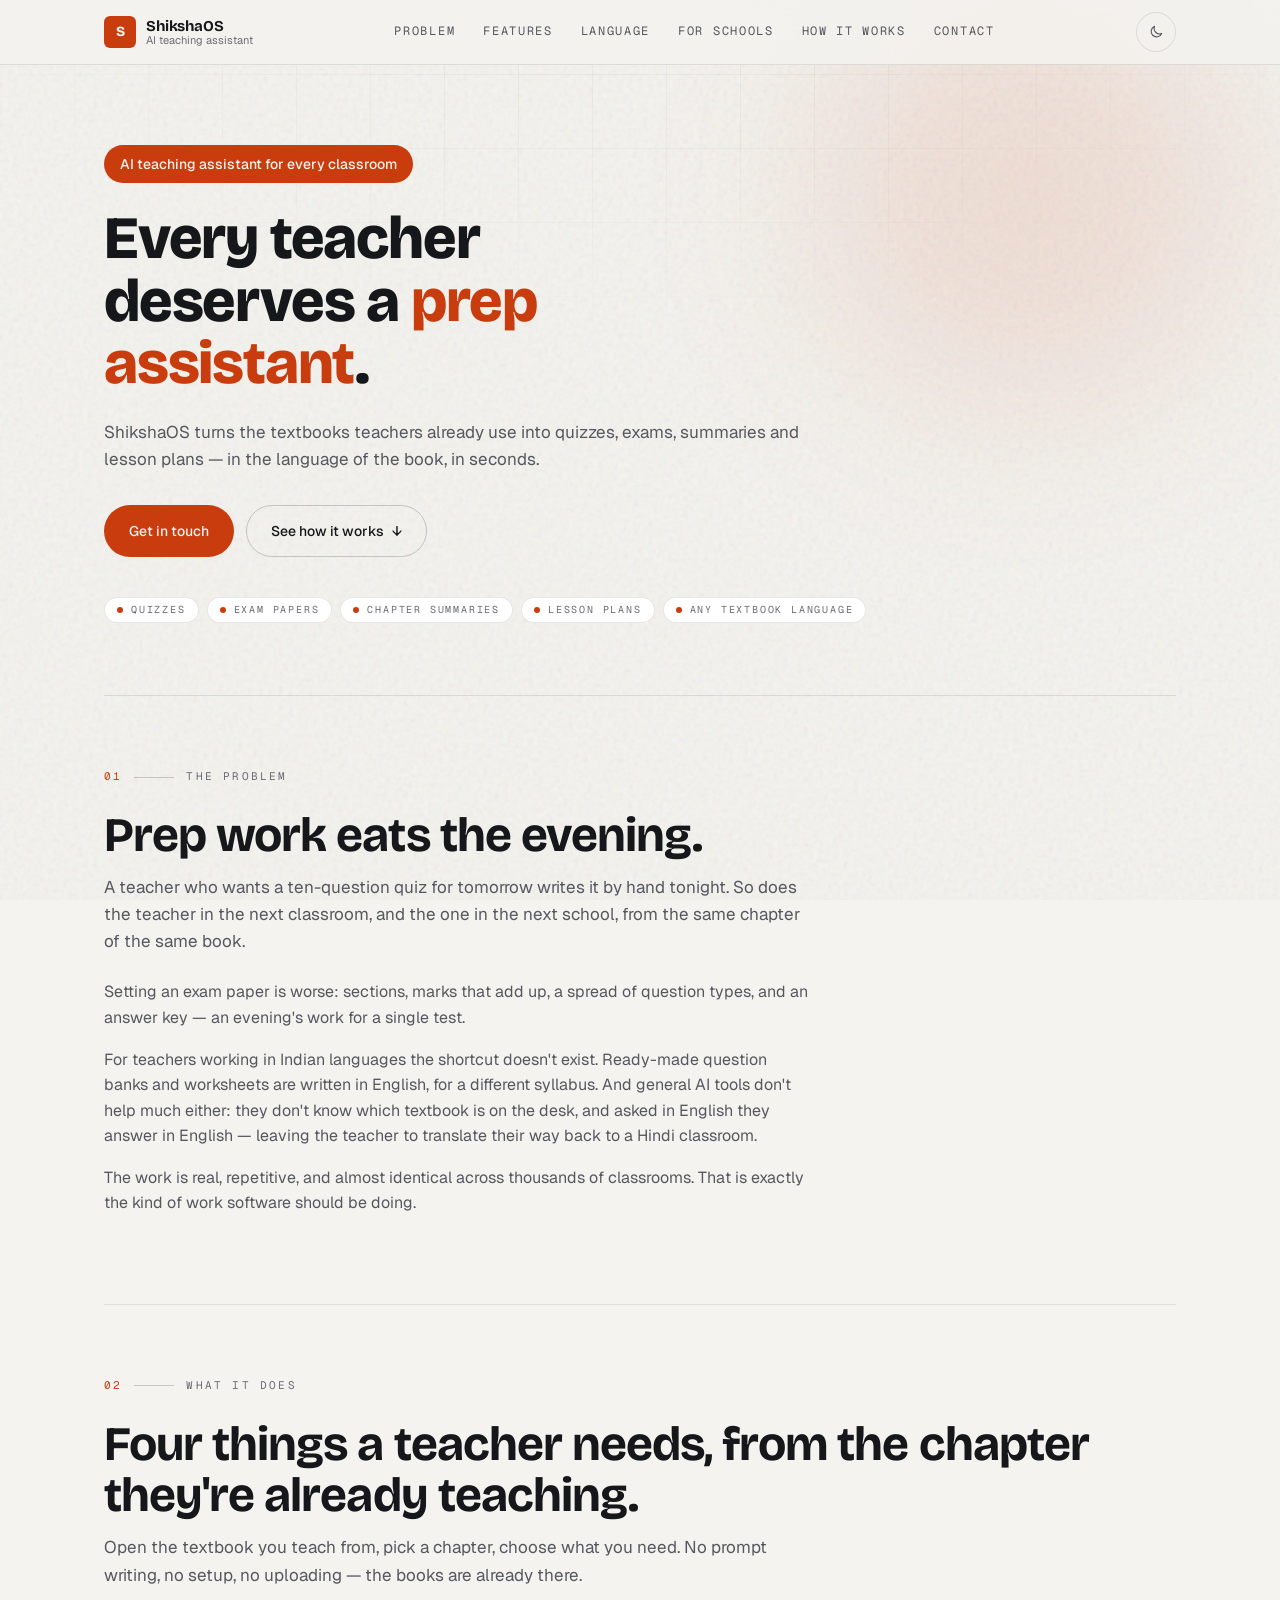
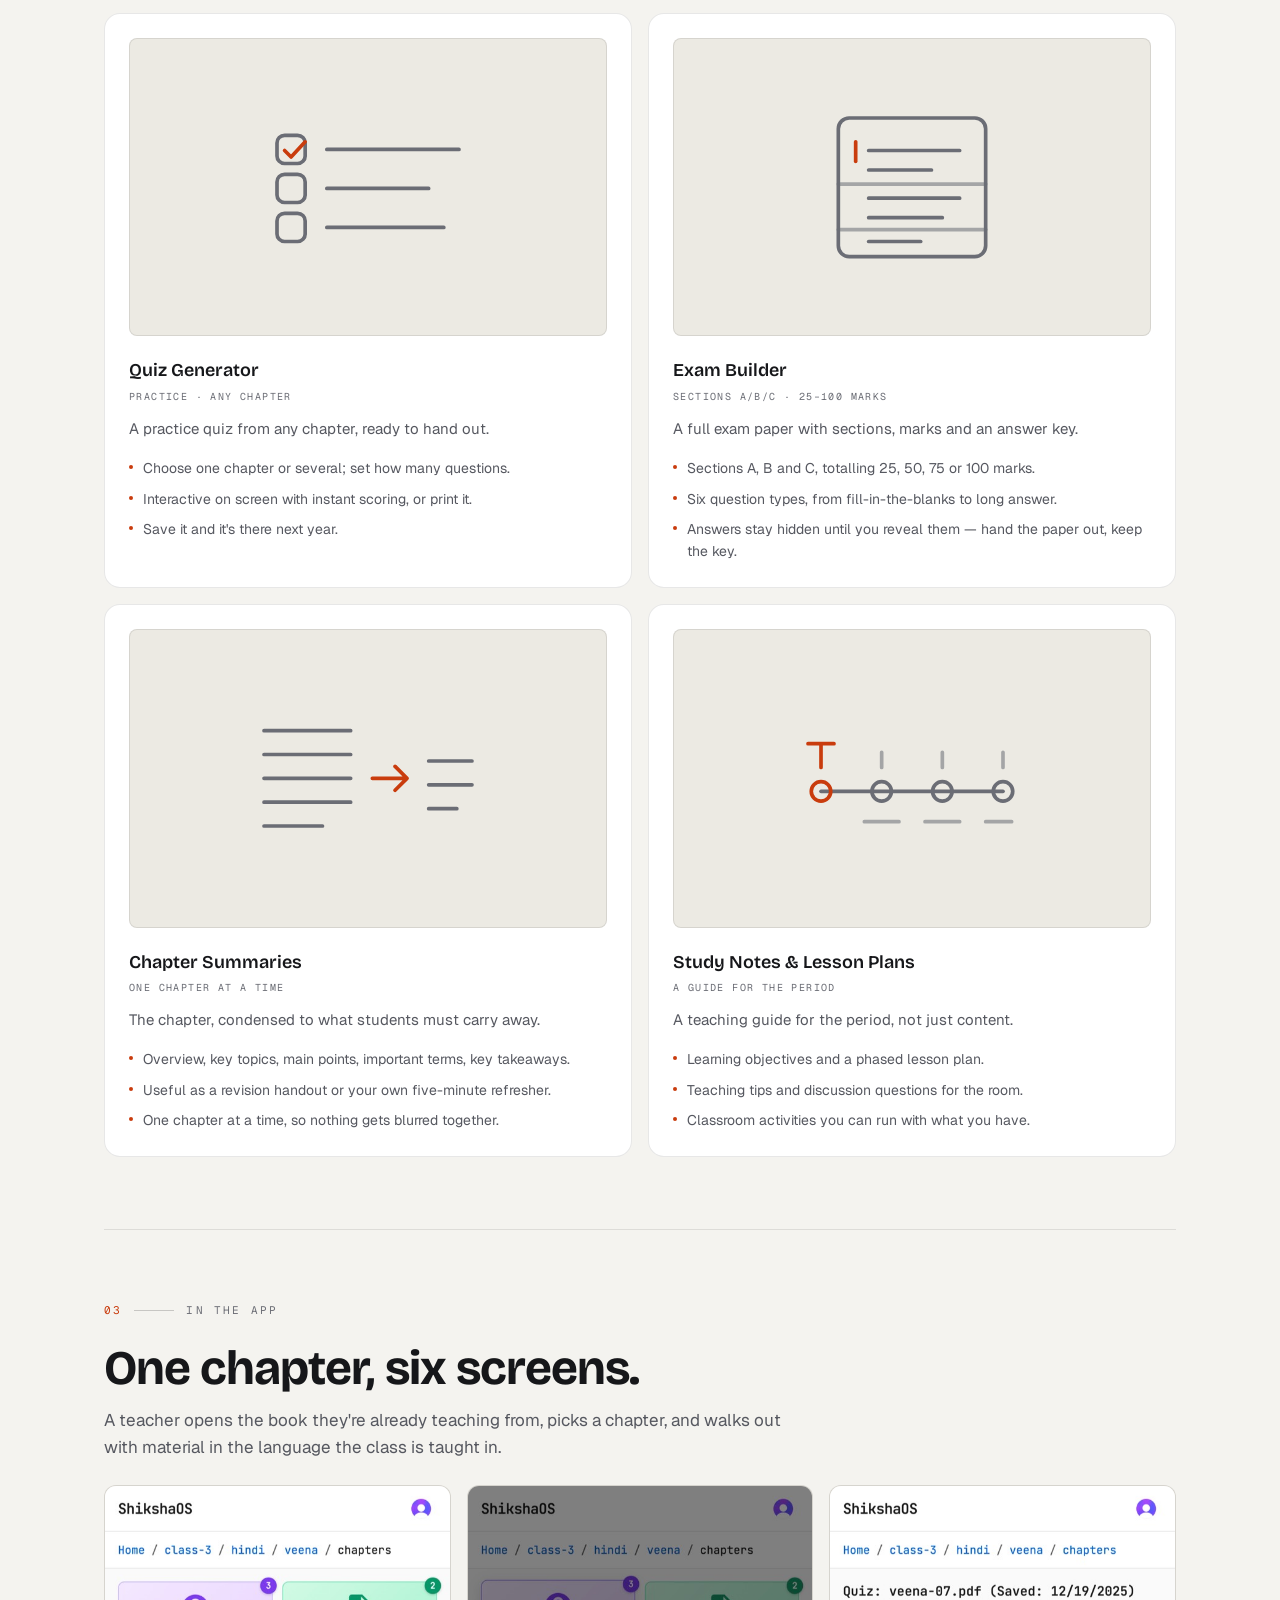
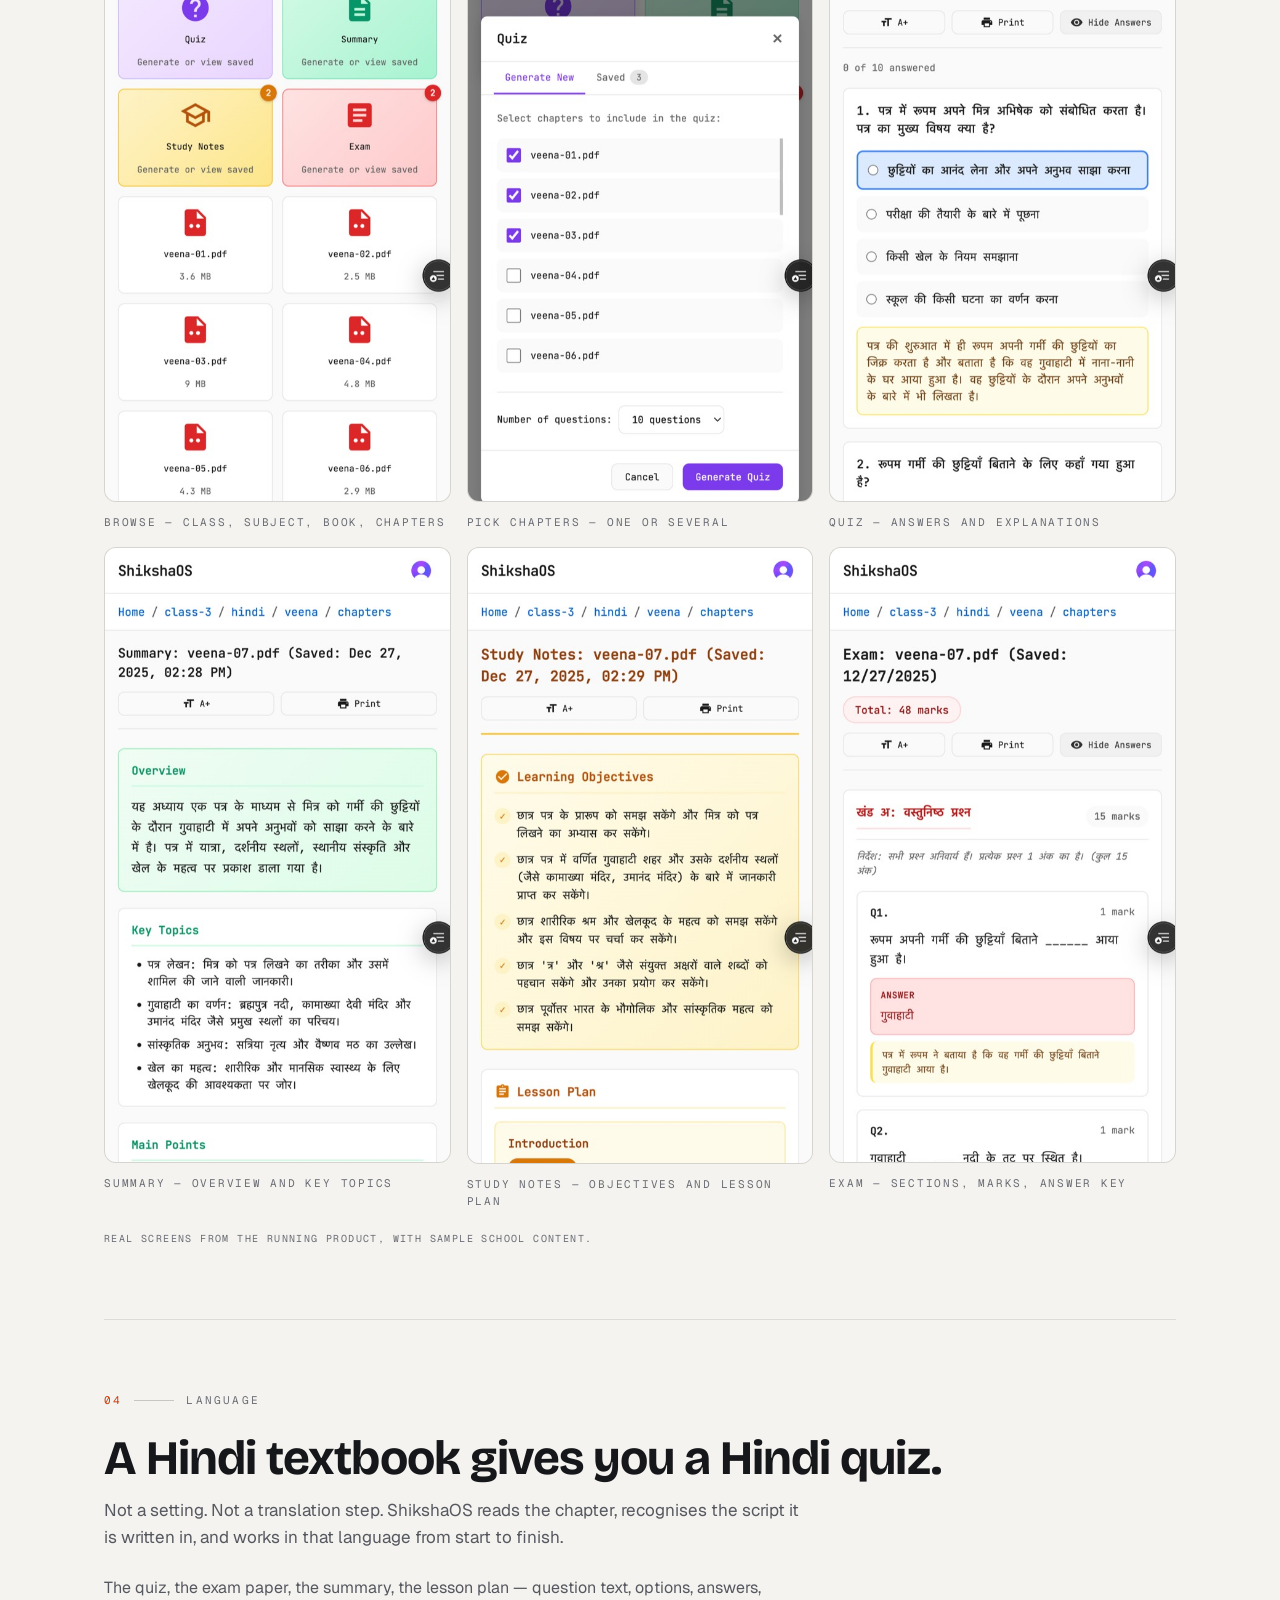
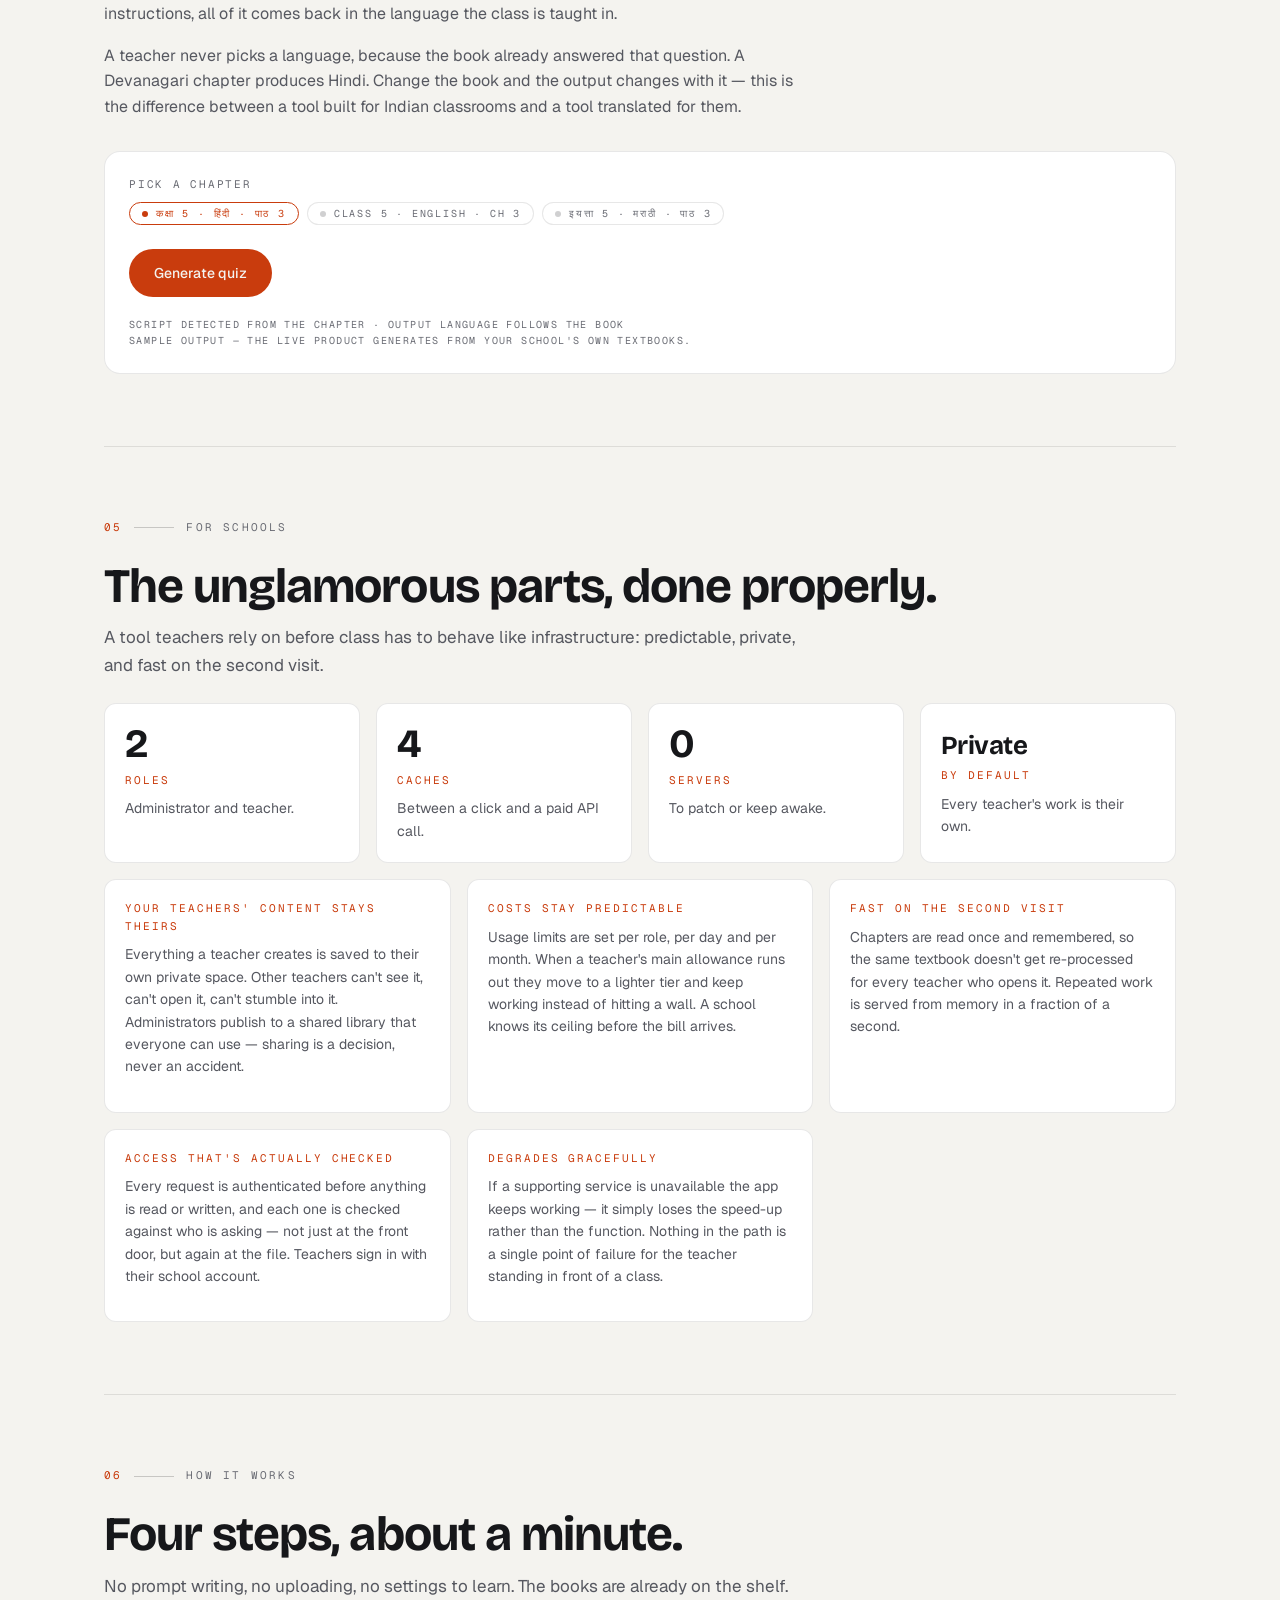
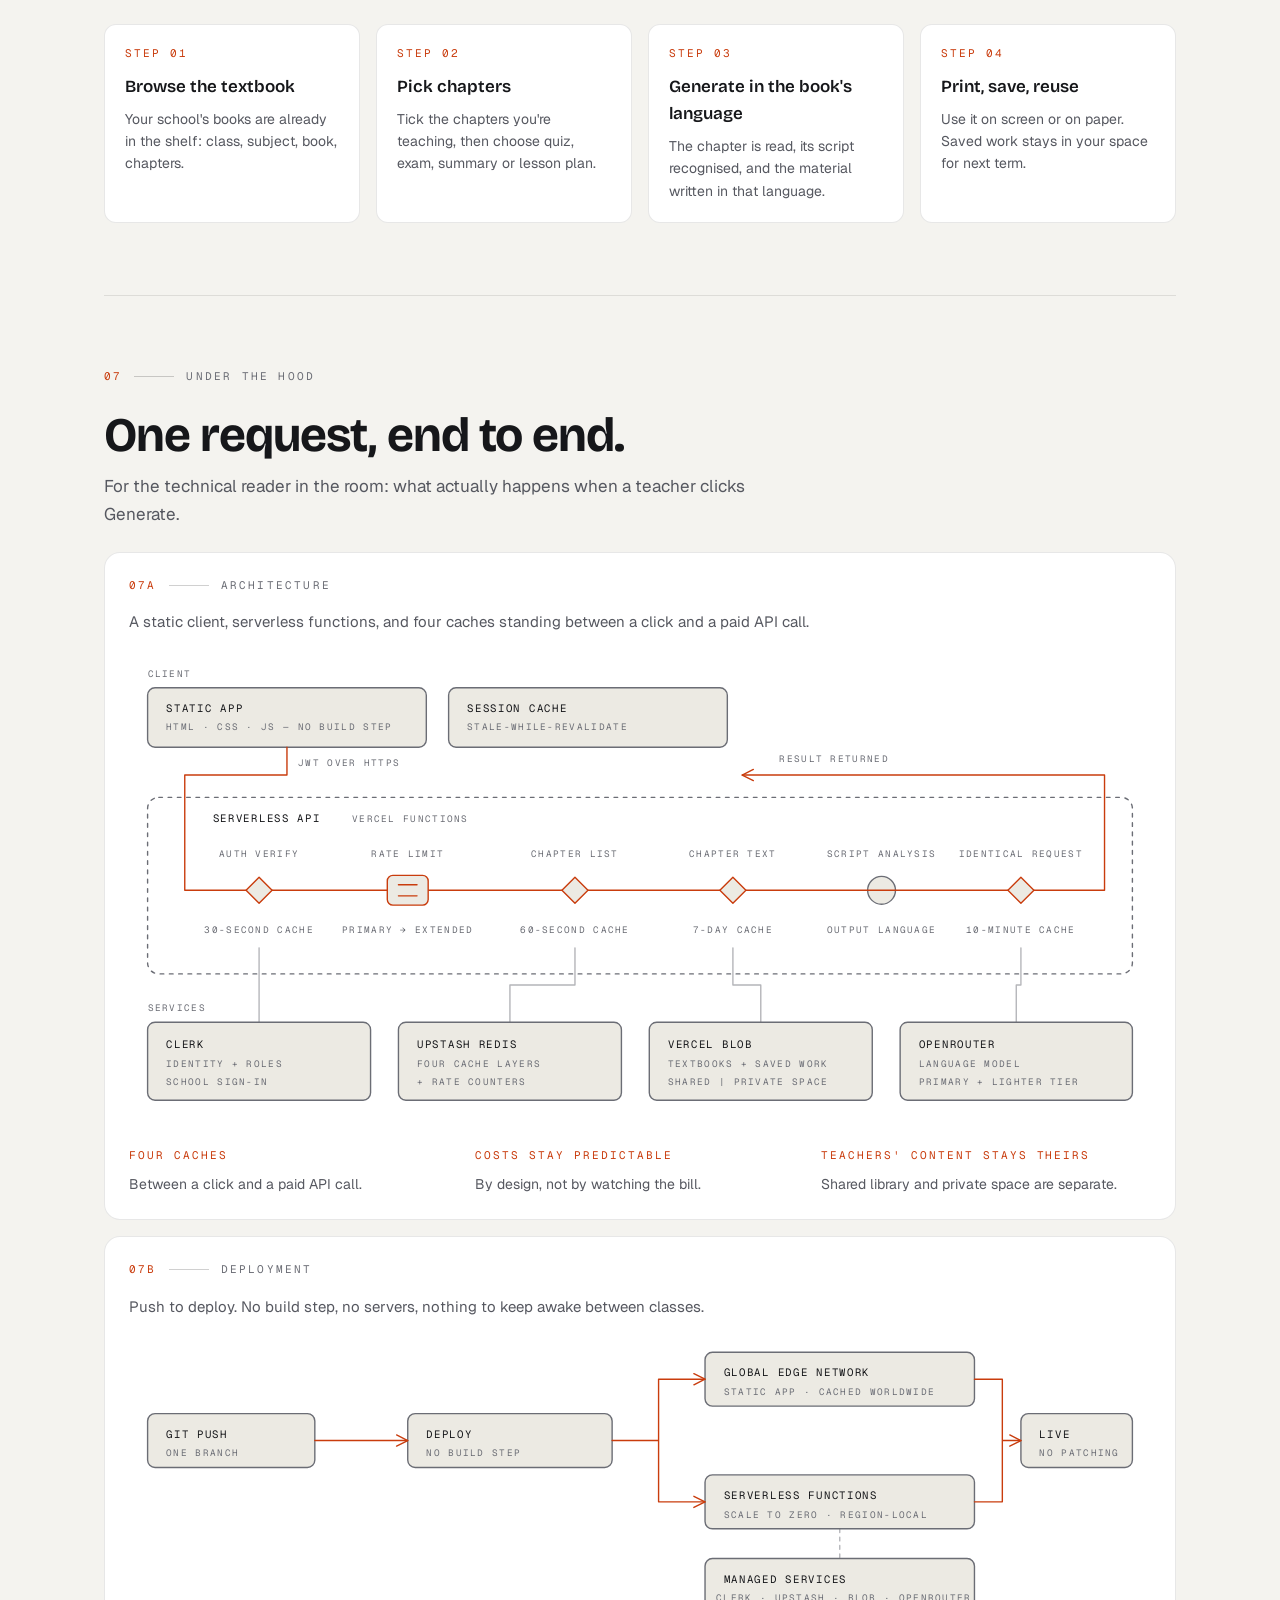
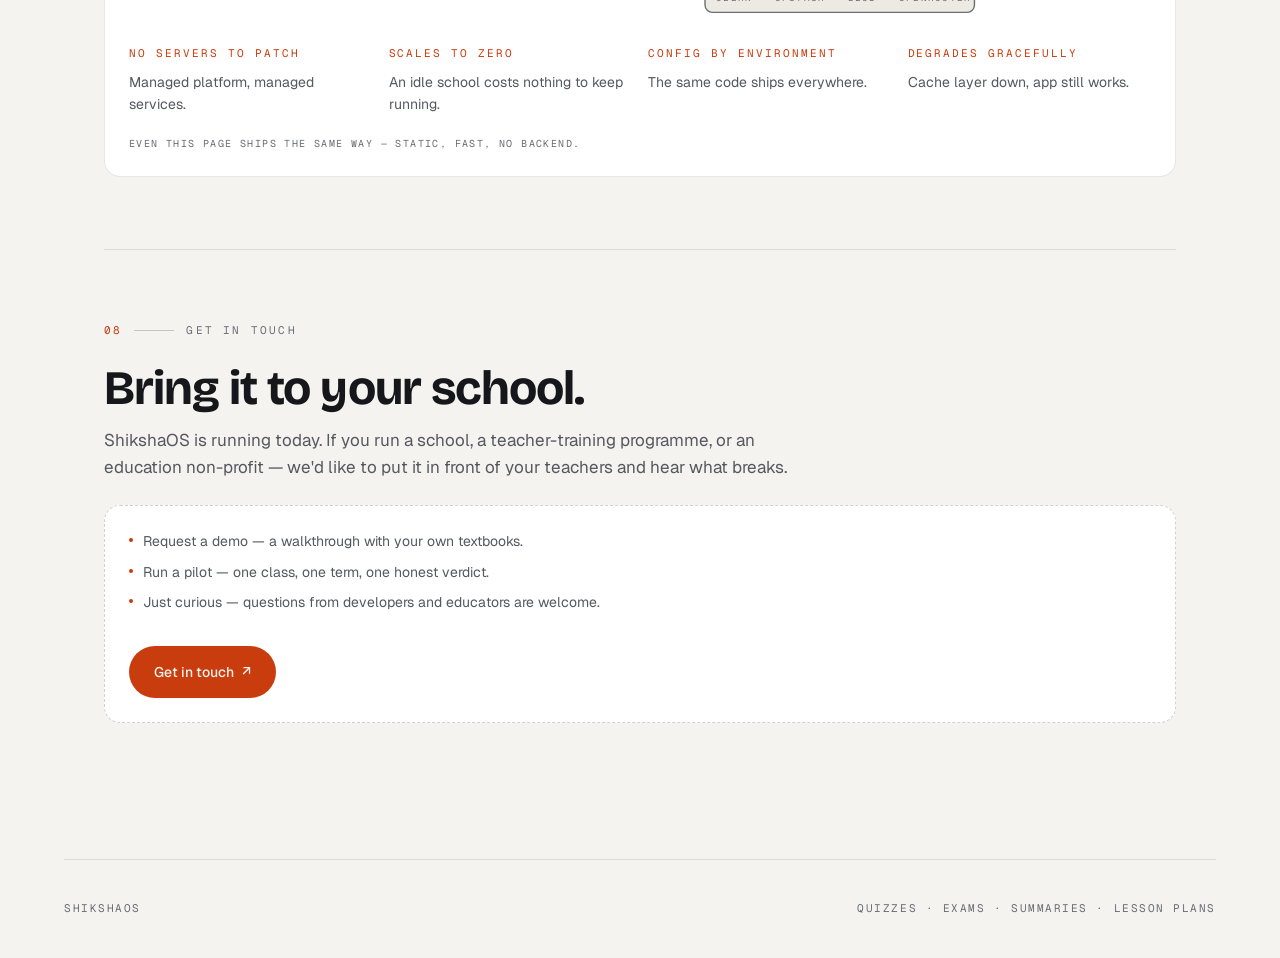
==== commit d648415a: "Point the contact CTA at varunnidhi.com/#contact The contact section had no actionable link. Sends v" ====
--- a/index.html
+++ b/index.html
@@ -604,6 +604,10 @@
           <li>Run a pilot — one class, one term, one honest verdict.</li>
           <li>Just curious — questions from developers and educators are welcome.</li>
         </ul>
+        <div class="cta-row">
+          <a class="btn btn-primary" href="https://varunnidhi.com/#contact"
+             target="_blank" rel="noopener">Get in touch <span class="arw arw-out" aria-hidden="true">↗</span></a>
+        </div>
       </div>
     </section>
 
--- a/css/main.css
+++ b/css/main.css
@@ -191,6 +191,7 @@
 .btn-ghost:hover { border-color: var(--ink); }
 .btn .arw { display: inline-block; transition: transform var(--dur-mid) var(--ease-out-expo); }
 .btn:hover .arw { transform: translateY(3px); }
+.btn:hover .arw-out { transform: translate(3px, -3px); } /* outbound ↗ leans away, not down */
 
 .pill { display: inline-block; border-radius: var(--r-pill); background: var(--accent); color: var(--canvas); padding: 0.5rem 1rem; font-size: 0.875rem; font-weight: 500; }
 .tag { display: inline-flex; align-items: center; gap: 0.5rem; border-radius: var(--r-pill); border: 1px solid var(--line); background: var(--surface); padding: 0.25rem 0.75rem; font-family: var(--font-mono); font-size: 10px; text-transform: uppercase; letter-spacing: 0.18em; color: var(--ink-faint); }
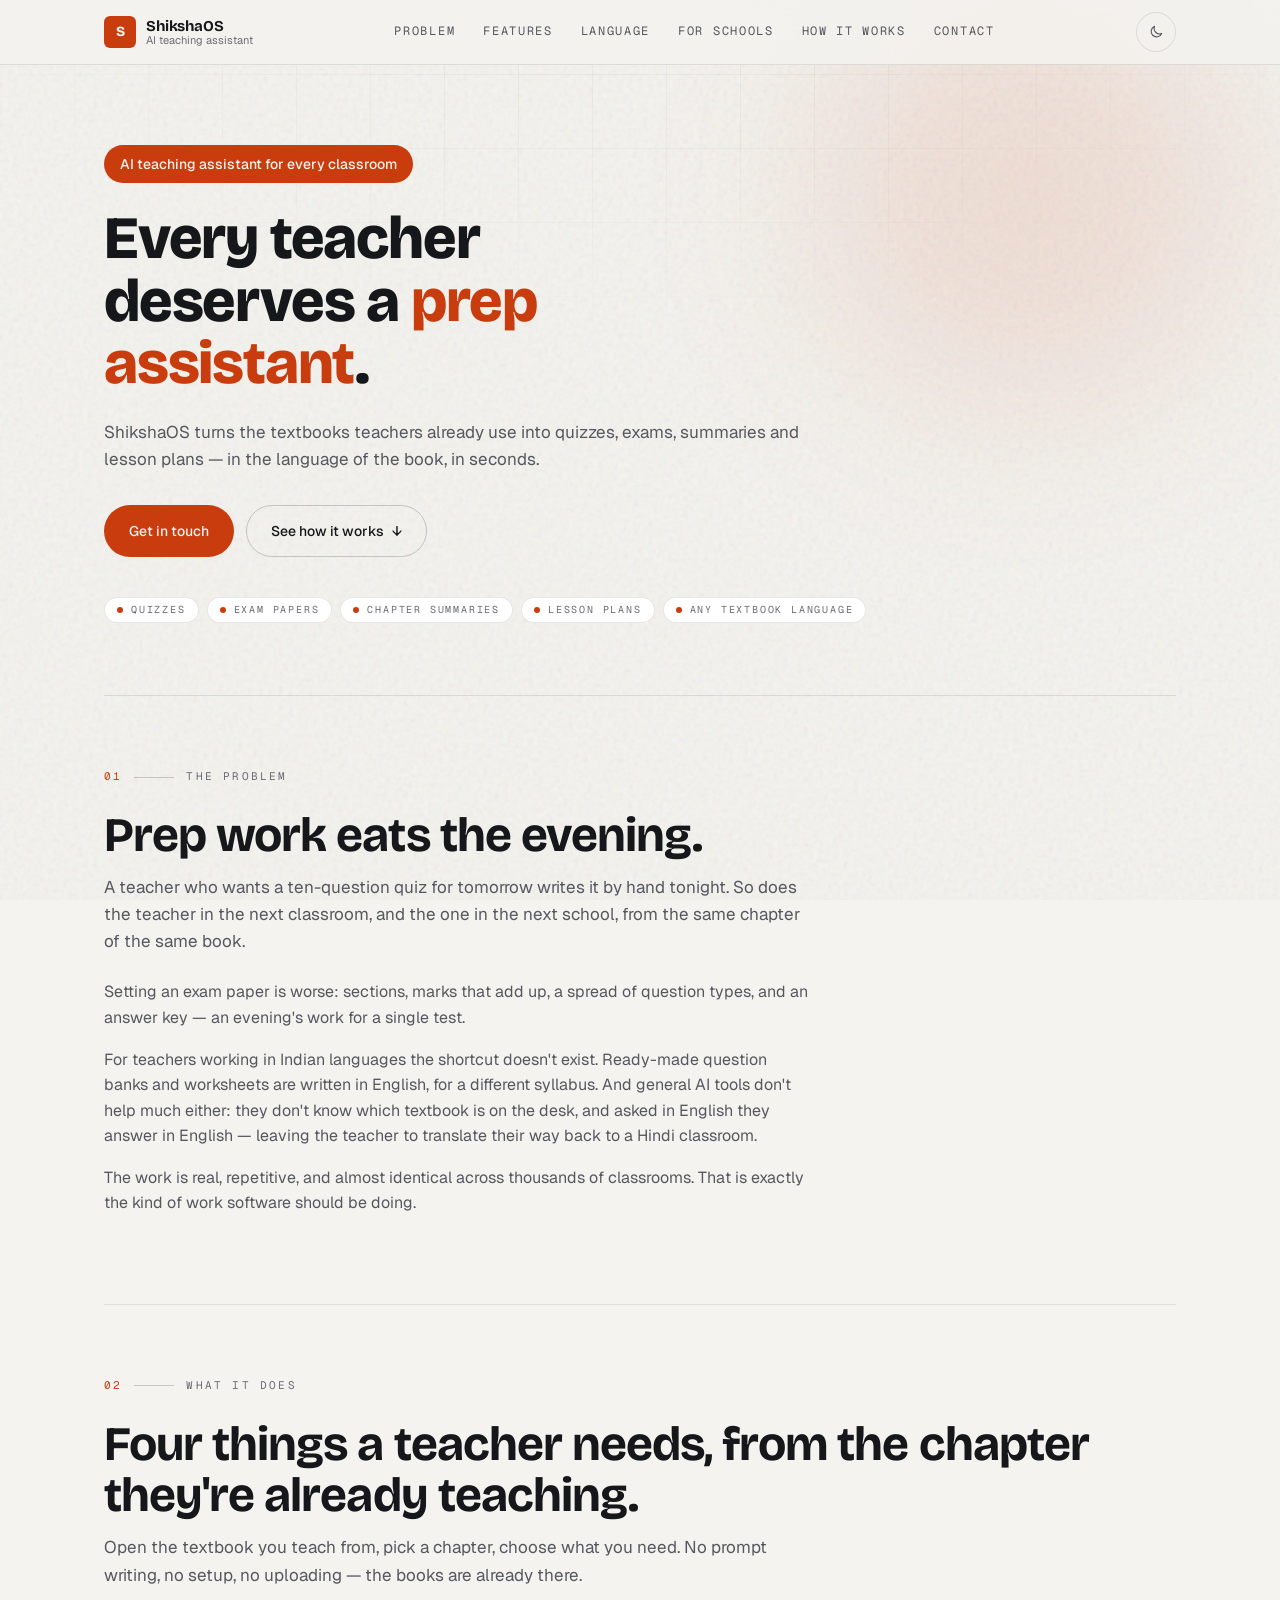
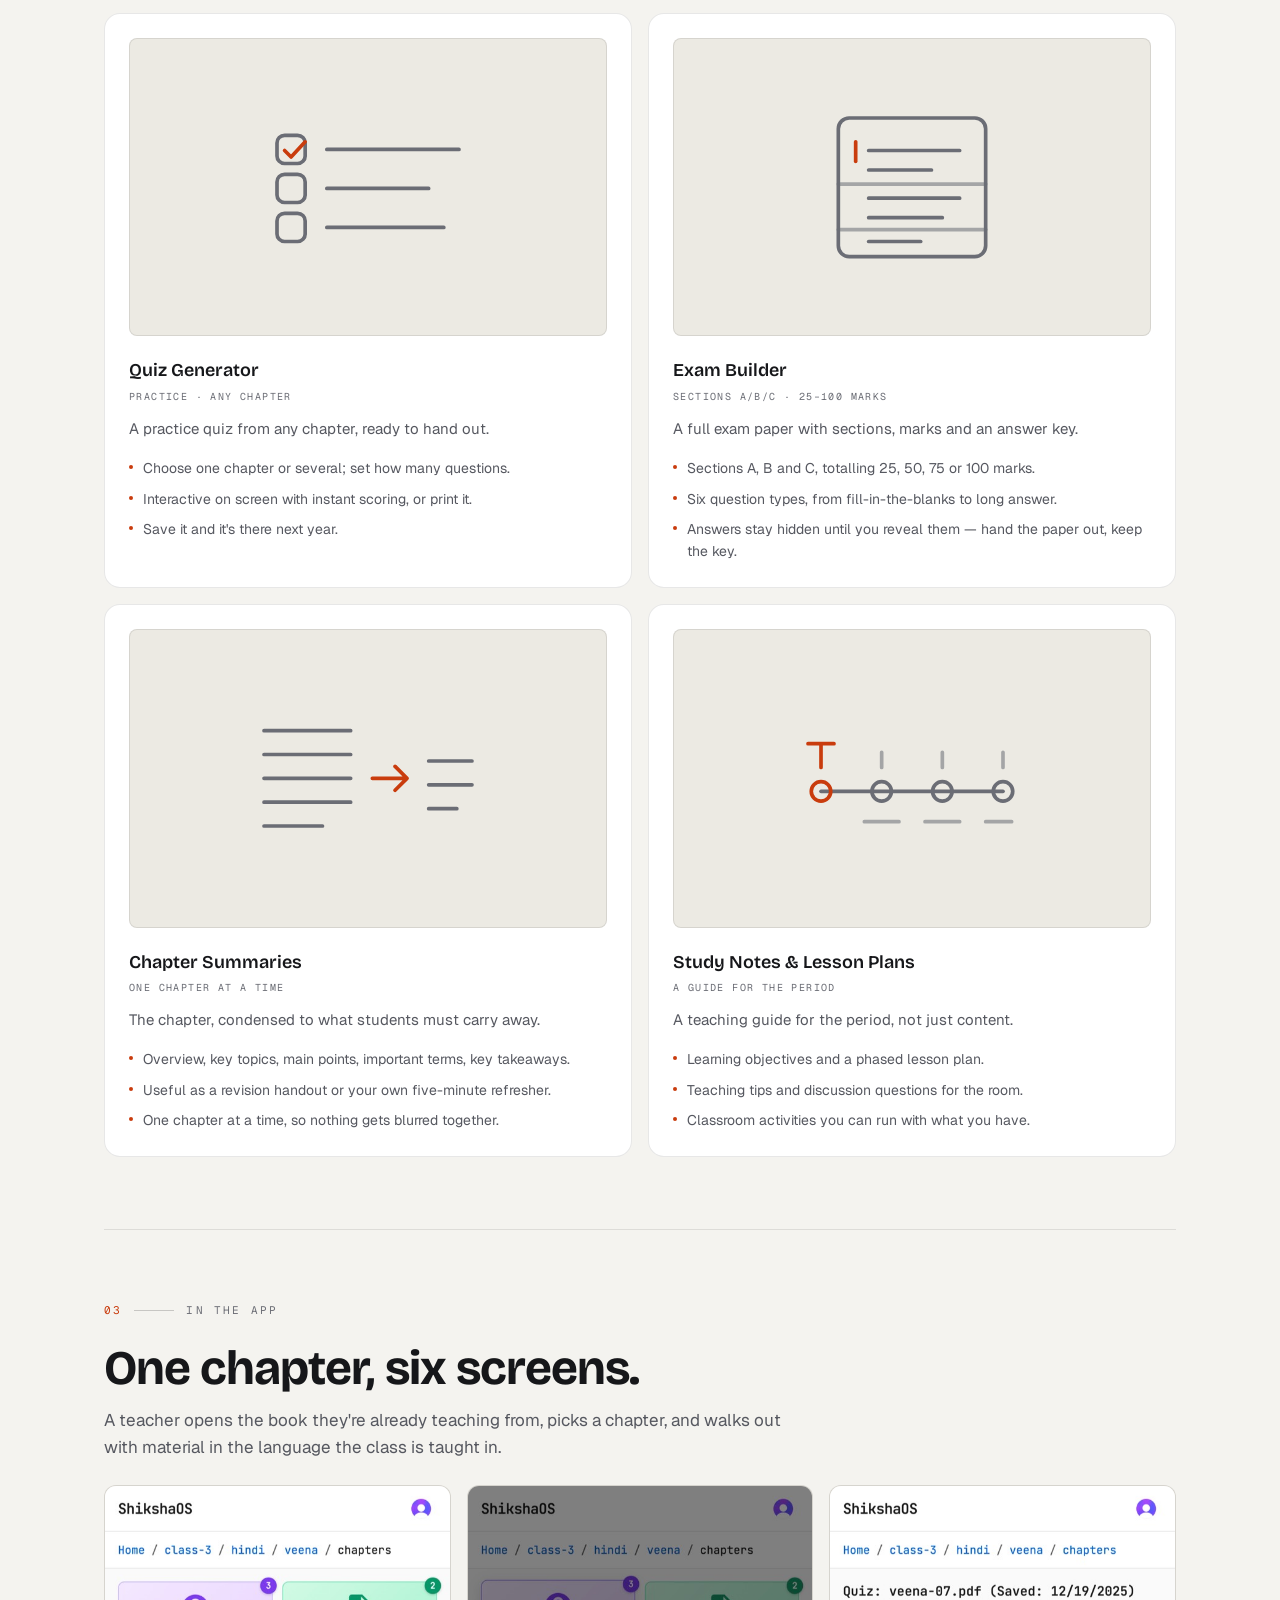
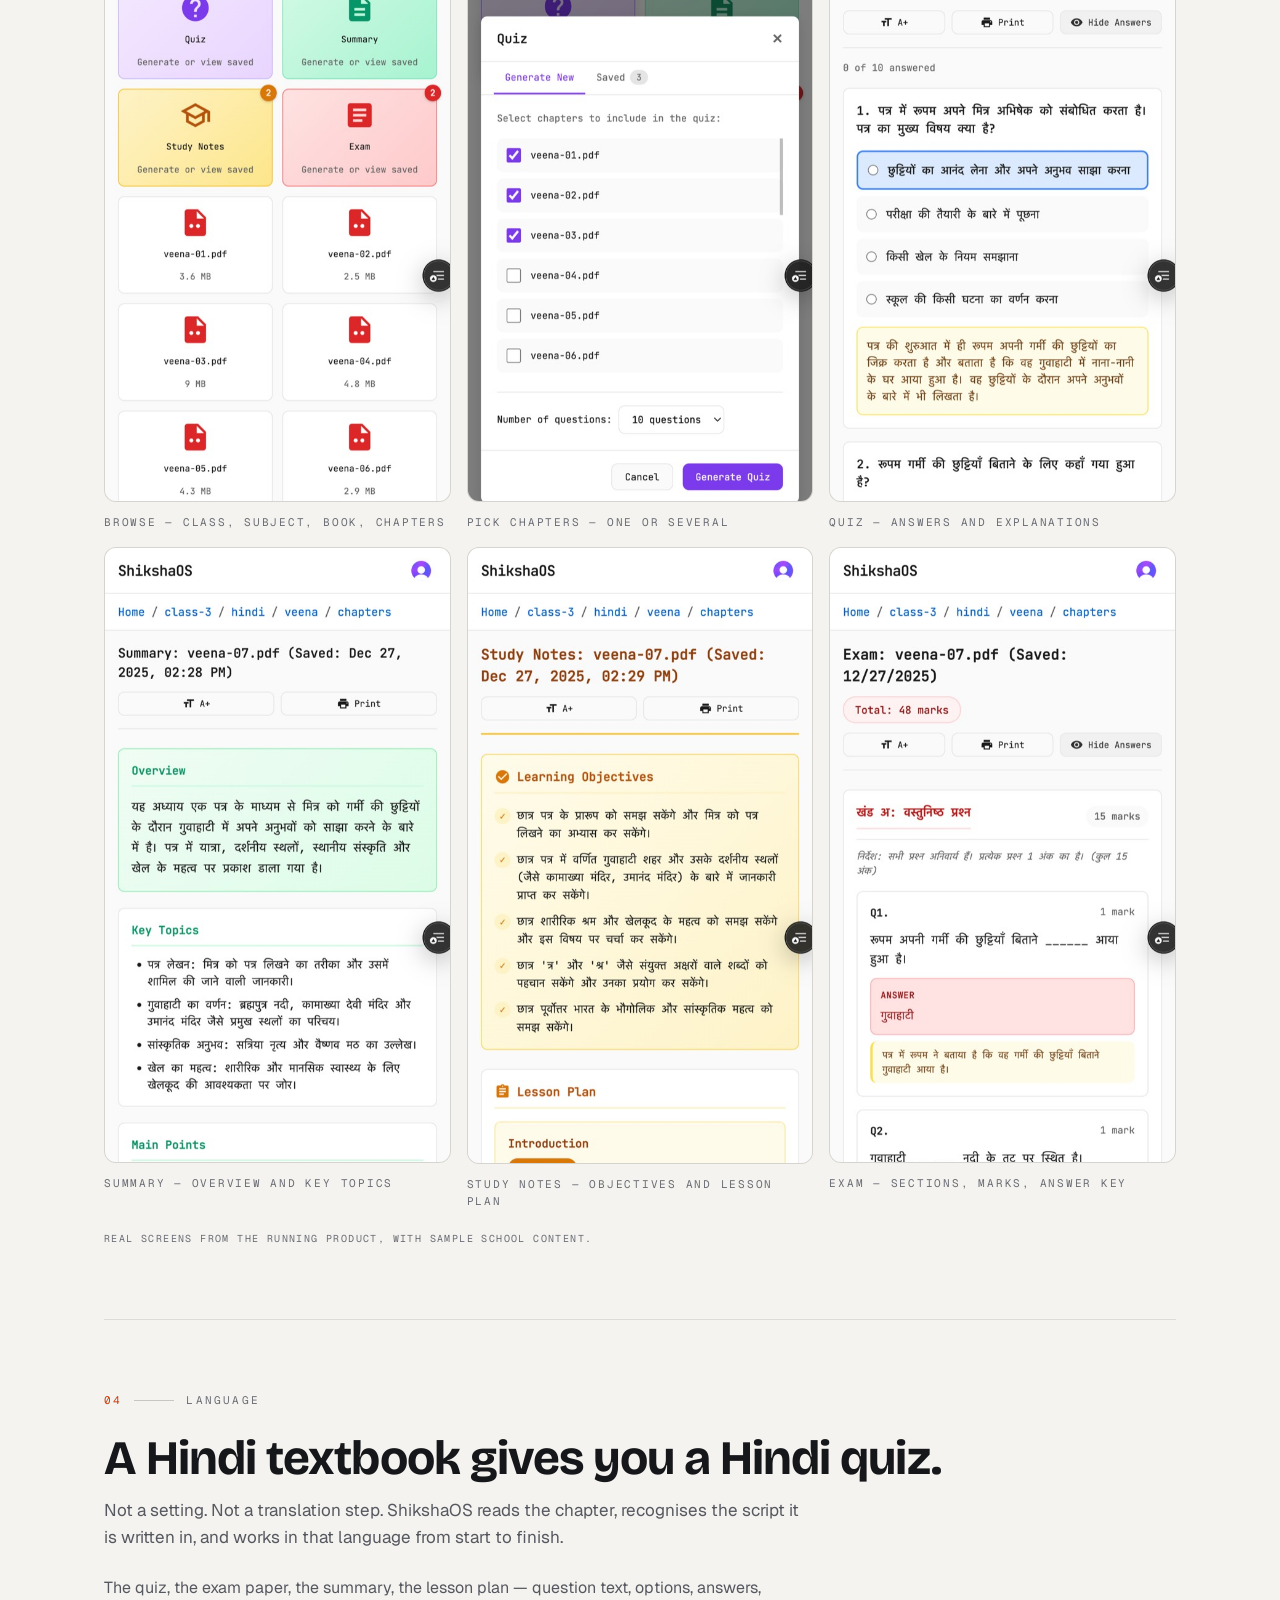
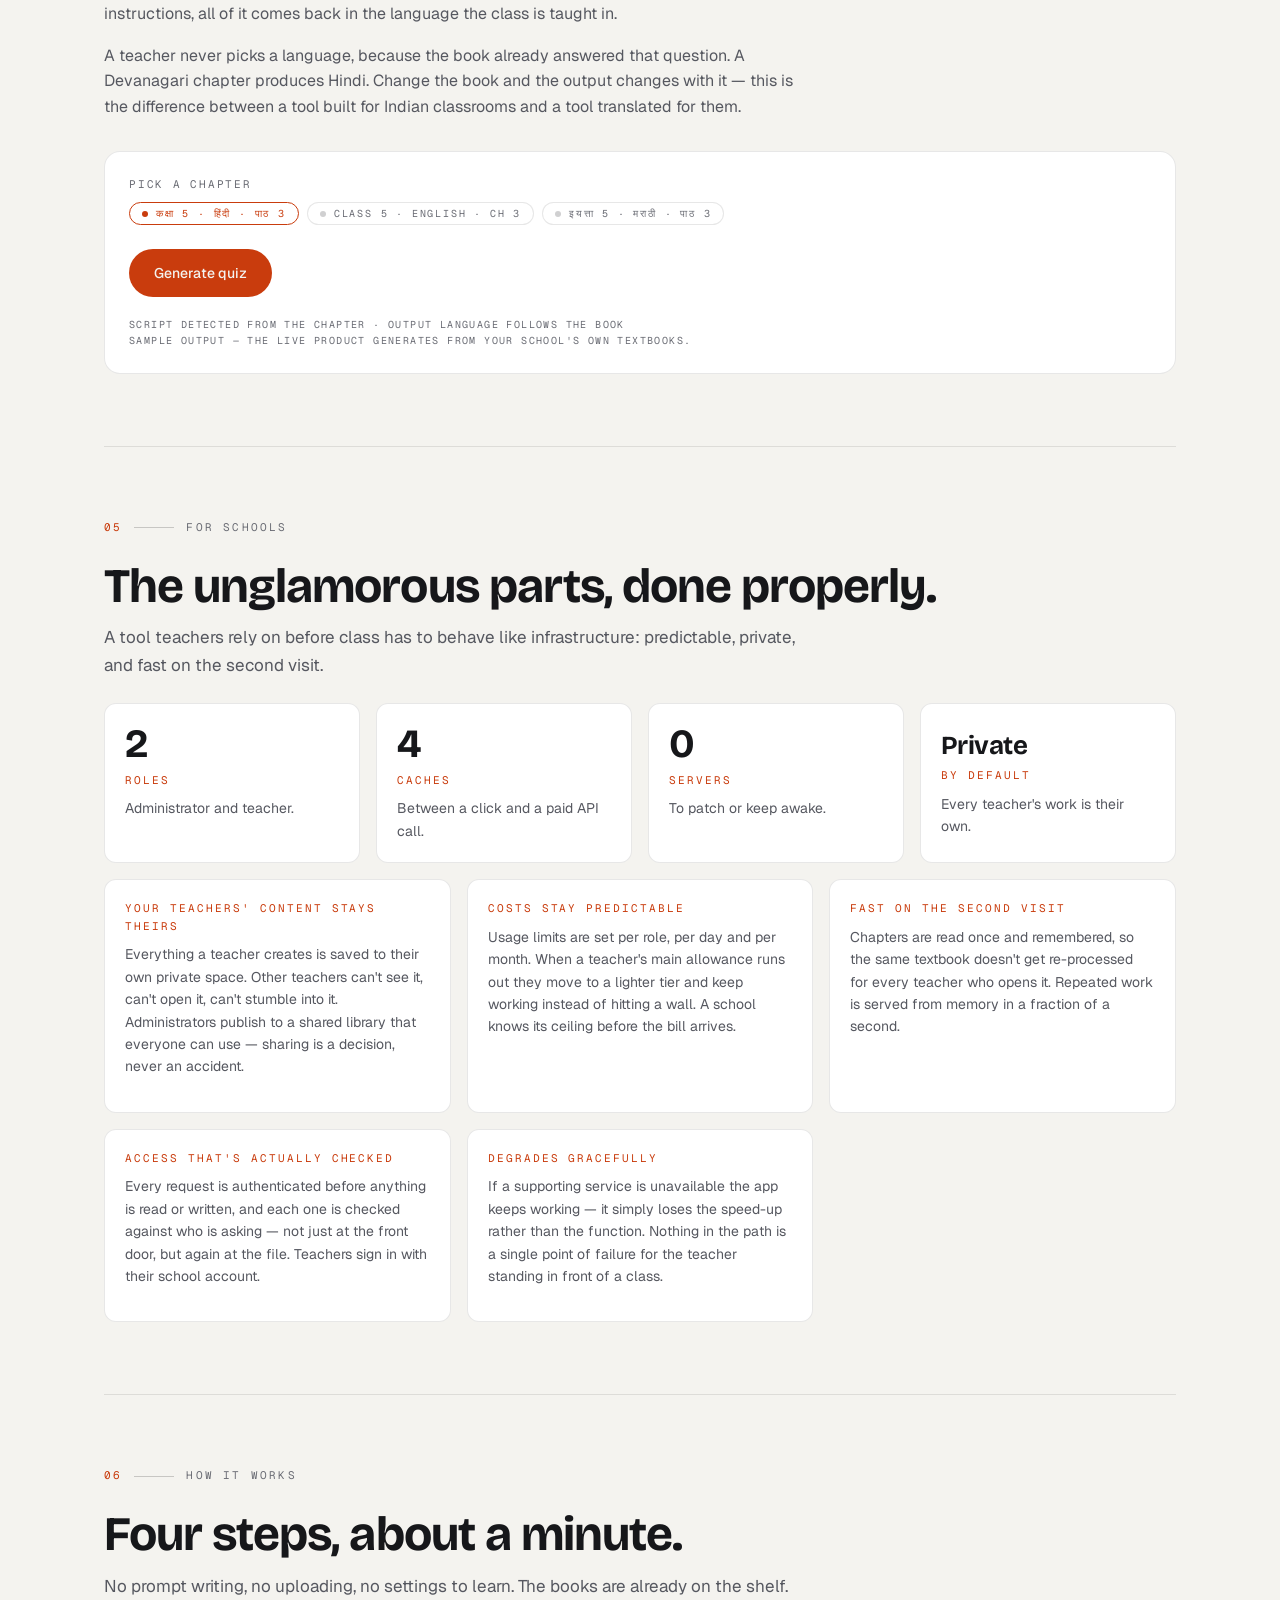
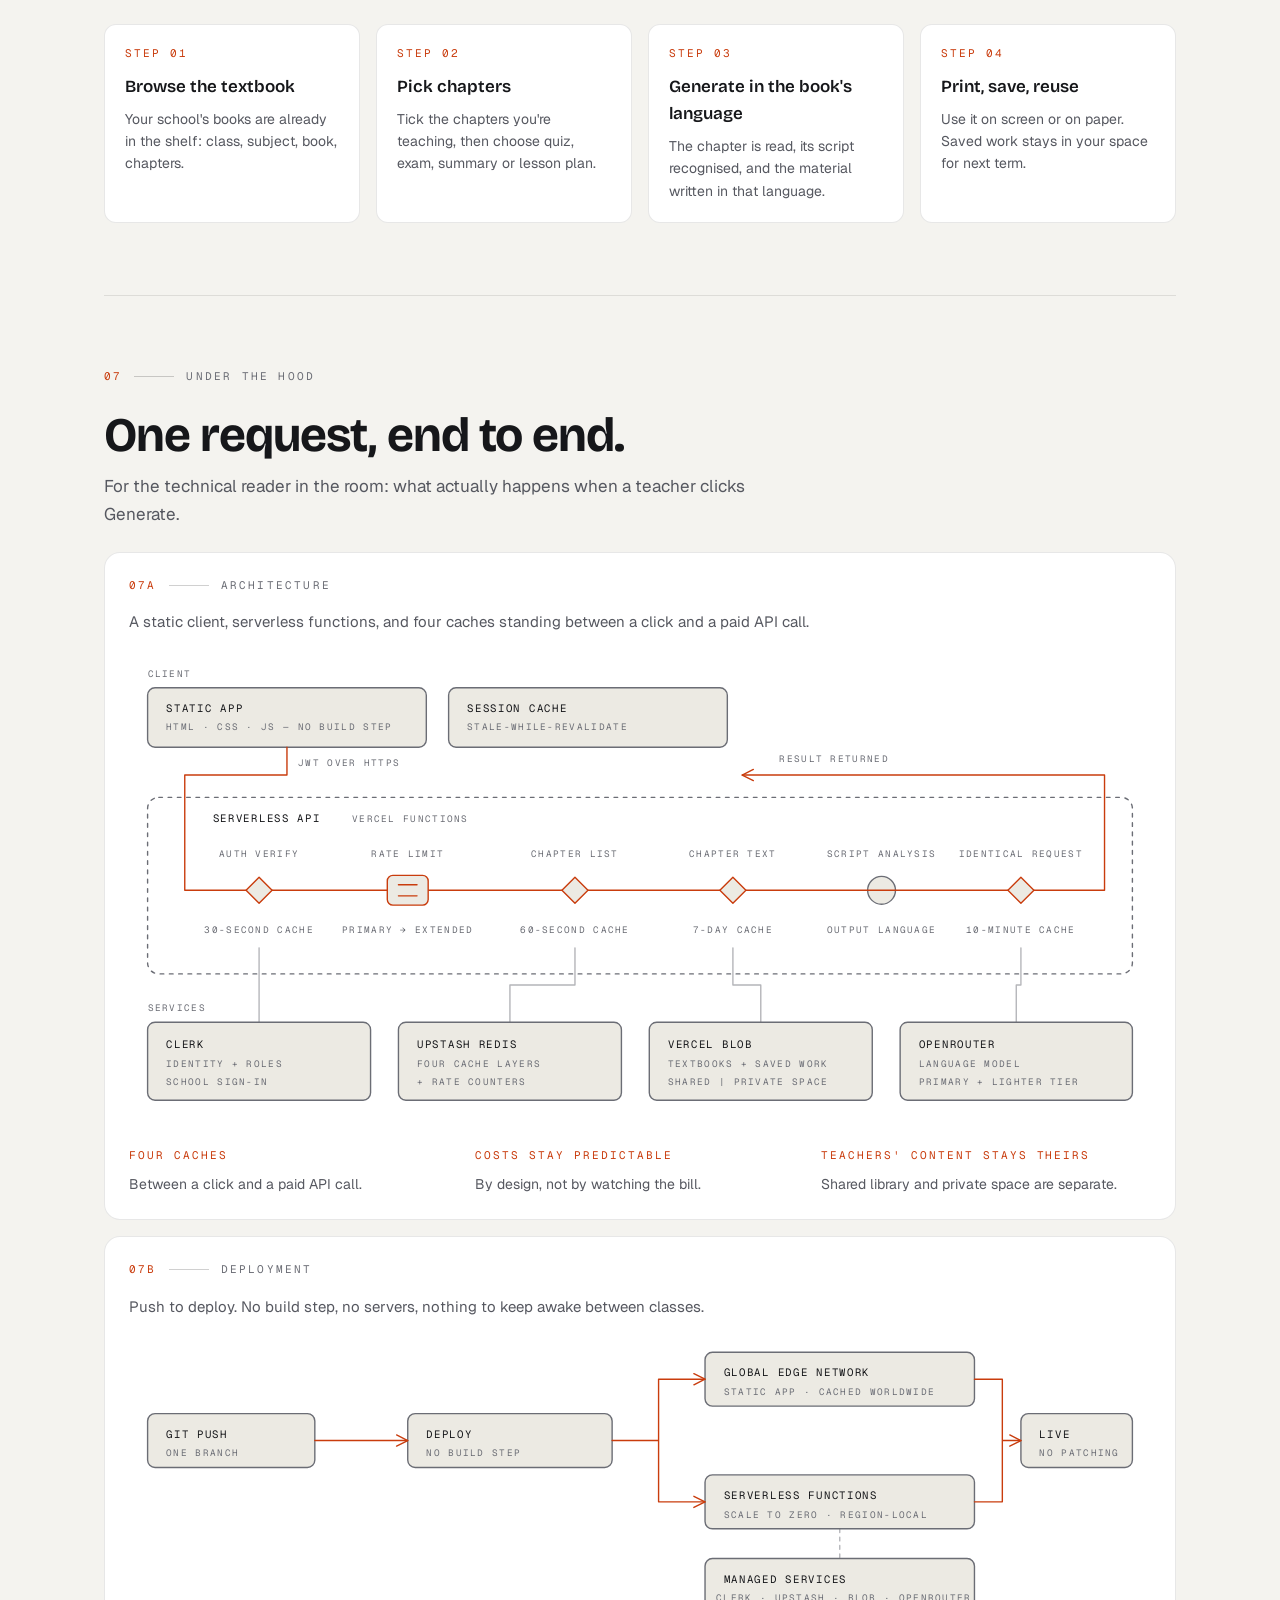
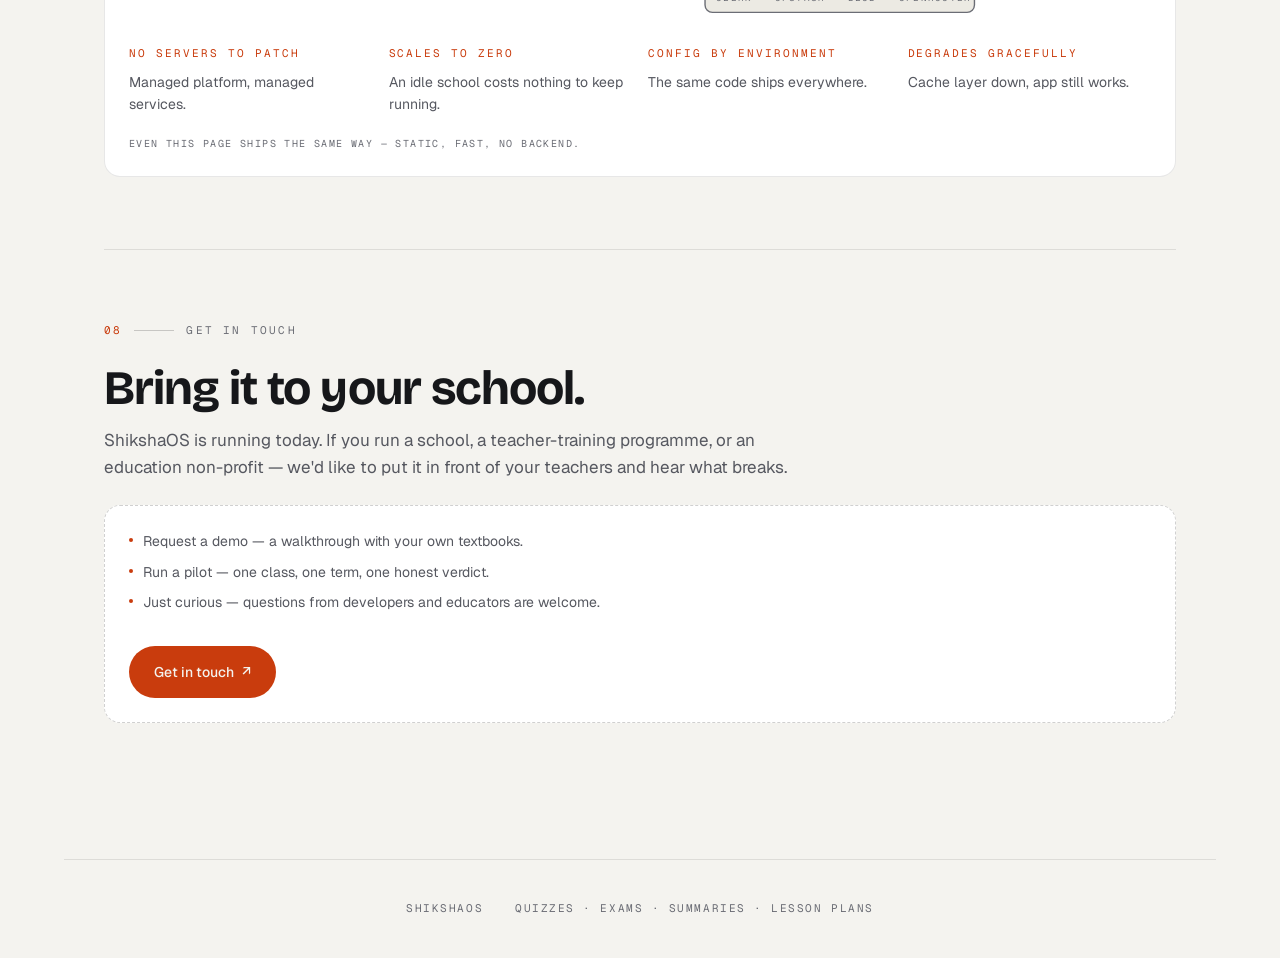
==== commit c3d8740f: "Add responsive mobile navigation with hamburger menu Introduces a mobile navigation system that repl" ====
--- a/index.html
+++ b/index.html
@@ -67,11 +67,27 @@
         <a class="navlink" href="#how">How it works</a>
         <a class="navlink" href="#contact">Contact</a>
       </nav>
-      <button class="icon-btn" id="themeToggle" aria-label="Toggle light and dark theme" title="Toggle theme">
-        <svg class="theme-icon-sun" width="17" height="17" viewBox="0 0 24 24" fill="none" stroke="currentColor" stroke-width="1.7" stroke-linecap="round"><circle cx="12" cy="12" r="4.1"/><path d="M12 2.4v2.6M12 19v2.6M21.6 12H19M5 12H2.4M18.8 5.2l-1.8 1.8M7 17l-1.8 1.8M18.8 18.8L17 17M7 7 5.2 5.2"/></svg>
-        <svg class="theme-icon-moon" width="16" height="16" viewBox="0 0 24 24" fill="none" stroke="currentColor" stroke-width="1.7" stroke-linecap="round" stroke-linejoin="round"><path d="M20.5 14.2A8.2 8.2 0 0 1 9.8 3.5a8.2 8.2 0 1 0 10.7 10.7Z"/></svg>
-      </button>
+      <div class="header-actions">
+        <button class="icon-btn" id="themeToggle" aria-label="Toggle light and dark theme" title="Toggle theme">
+          <svg class="theme-icon-sun" width="17" height="17" viewBox="0 0 24 24" fill="none" stroke="currentColor" stroke-width="1.7" stroke-linecap="round"><circle cx="12" cy="12" r="4.1"/><path d="M12 2.4v2.6M12 19v2.6M21.6 12H19M5 12H2.4M18.8 5.2l-1.8 1.8M7 17l-1.8 1.8M18.8 18.8L17 17M7 7 5.2 5.2"/></svg>
+          <svg class="theme-icon-moon" width="16" height="16" viewBox="0 0 24 24" fill="none" stroke="currentColor" stroke-width="1.7" stroke-linecap="round" stroke-linejoin="round"><path d="M20.5 14.2A8.2 8.2 0 0 1 9.8 3.5a8.2 8.2 0 1 0 10.7 10.7Z"/></svg>
+        </button>
+        <button class="icon-btn nav-toggle" id="navToggle" aria-label="Open menu" aria-expanded="false" aria-controls="mobileNav">
+          <svg class="nav-icon-bars" width="17" height="17" viewBox="0 0 24 24" fill="none" stroke="currentColor" stroke-width="1.7" stroke-linecap="round"><path d="M3.5 6.5h17M3.5 12h17M3.5 17.5h17"/></svg>
+          <svg class="nav-icon-close" width="17" height="17" viewBox="0 0 24 24" fill="none" stroke="currentColor" stroke-width="1.7" stroke-linecap="round"><path d="M5.5 5.5l13 13M18.5 5.5l-13 13"/></svg>
+        </button>
+      </div>
     </div>
+
+    <!-- Mobile counterpart of .nav — drops out of the header below 860px. -->
+    <nav class="mobile-nav" id="mobileNav" aria-label="Sections">
+      <a class="m-navlink" href="#problem">Problem</a>
+      <a class="m-navlink" href="#features">Features</a>
+      <a class="m-navlink" href="#language">Language</a>
+      <a class="m-navlink" href="#trust">For schools</a>
+      <a class="m-navlink" href="#how">How it works</a>
+      <a class="m-navlink" href="#contact">Contact</a>
+    </nav>
   </header>
 
   <main class="wrap" id="top">
@@ -619,6 +635,7 @@
   </footer>
 
   <script src="./js/theme.js" defer></script>
+  <script src="./js/nav.js" defer></script>
   <script src="./js/reveal.js" defer></script>
   <script src="./js/demo.js" defer></script>
 </body>
--- a/css/main.css
+++ b/css/main.css
@@ -141,6 +141,8 @@
 .wrap { max-width: 72rem; margin: 0 auto; padding: 0 1.5rem; }
 @media (min-width: 768px) { .wrap { padding: 0 2.5rem; } }
 
+/* Sticky also makes this the containing block for .mobile-nav, so the open panel
+   overlays the page instead of growing the header and shoving content down. */
 .site-header { position: sticky; top: 0; z-index: 50; backdrop-filter: blur(16px); background: color-mix(in srgb, var(--canvas) 85%, transparent); border-bottom: 1px solid var(--line); }
 .site-header-inner { max-width: 72rem; margin: 0 auto; padding: 0 1.5rem; height: 64px; display: flex; align-items: center; justify-content: space-between; gap: 1rem; }
 @media (min-width: 768px) { .site-header-inner { padding: 0 2.5rem; } }
@@ -158,11 +160,47 @@
 .navlink:hover { color: var(--ink); }
 .navlink.active { color: var(--accent); }
 
+.header-actions { display: flex; align-items: center; gap: 0.5rem; }
+
 .icon-btn { display: grid; place-items: center; height: 40px; width: 40px; border-radius: var(--r-pill); border: 1px solid var(--line); background: transparent; color: var(--ink-muted); cursor: pointer; transition: border-color var(--dur-fast), color var(--dur-fast); }
 .icon-btn:hover { border-color: var(--line-strong); color: var(--ink); }
 .theme-icon-moon { display: none; }
 [data-theme="light"] .theme-icon-sun { display: none; }
 [data-theme="light"] .theme-icon-moon { display: inline; }
+
+/* — Mobile nav: hamburger + drop-down panel, the < 860px counterpart of .nav — */
+.nav-icon-close { display: none; }
+.site-header[data-nav-open] .nav-toggle { border-color: var(--line-strong); color: var(--ink); }
+.site-header[data-nav-open] .nav-icon-bars { display: none; }
+.site-header[data-nav-open] .nav-icon-close { display: inline; }
+
+.mobile-nav {
+  position: absolute; top: 100%; left: 0; right: 0;
+  display: grid; gap: 0.125rem;
+  padding: 0.5rem 1.5rem 1rem;
+  background: color-mix(in srgb, var(--canvas) 94%, transparent);
+  backdrop-filter: blur(16px);
+  border-bottom: 1px solid var(--line);
+  /* visibility keeps the closed panel out of the tab order and the a11y tree;
+     it flips instantly on open and waits out the fade on close. */
+  opacity: 0; transform: translateY(-0.5rem); visibility: hidden;
+  transition: opacity var(--dur-fast) var(--ease-out-expo),
+              transform var(--dur-fast) var(--ease-out-expo),
+              visibility 0s linear var(--dur-fast);
+}
+.site-header[data-nav-open] .mobile-nav {
+  opacity: 1; transform: none; visibility: visible;
+  transition: opacity var(--dur-fast) var(--ease-out-expo),
+              transform var(--dur-fast) var(--ease-out-expo),
+              visibility 0s;
+}
+@media (min-width: 768px) { .mobile-nav { padding: 0.5rem 2.5rem 1rem; } }
+/* Same 860px hand-off as .nav — above it the inline links take over. */
+@media (min-width: 860px) { .nav-toggle, .mobile-nav { display: none; } }
+
+.m-navlink { display: flex; align-items: center; min-height: 44px; border-radius: var(--r-sm); padding: 0 0.75rem; text-decoration: none; font-family: var(--font-mono); font-size: 12px; text-transform: uppercase; letter-spacing: 0.14em; color: var(--ink-muted); transition: color var(--dur-fast), background-color var(--dur-fast); }
+.m-navlink:hover, .m-navlink:focus-visible { color: var(--ink); background: var(--surface); }
+.m-navlink.active { color: var(--accent); }
 
 /* ==================================================================== */
 /*  6. SECTION ANATOMY + COMPONENTS  (verbatim from design-language §6)  */
@@ -218,7 +256,13 @@
 /*  7. PAGE-SPECIFIC — hero + reveal                                     */
 /* ==================================================================== */
 .hero { position: relative; padding: 5rem 0 4.5rem; }
-.hero-glow { position: absolute; top: -80px; right: -60px; height: 420px; width: 420px; border-radius: var(--r-pill); background: color-mix(in srgb, var(--accent) 11%, transparent); filter: blur(90px); pointer-events: none; z-index: -1; }
+.hero-glow { position: absolute; top: -80px; right: 0; height: 420px; width: 420px; border-radius: var(--r-pill); background: color-mix(in srgb, var(--accent) 11%, transparent); filter: blur(90px); pointer-events: none; z-index: -1; }
+/* The glow may only bleed past the hero once the centred wrap has margin to
+   absorb it — that needs ~1192px of viewport, so 1280 leaves room for a
+   scrollbar. Any narrower and it widens the document and the page pans
+   sideways; html's overflow-x:clip doesn't save us, iOS Safari ignores clip
+   propagation from the root. */
+@media (min-width: 1280px) { .hero-glow { right: -60px; } }
 .hero h1.display { margin-top: 1.5rem; max-width: 16ch; }
 .hero h1 .spark { color: var(--accent); }
 .hero .lede { margin-top: 1.5rem; }
@@ -303,4 +347,4 @@
   .has-reveal .ck, .has-reveal .gate { opacity: 1; }
 }
 
-.site-footer { border-top: 1px solid var(--line); margin-top: 4rem; padding: 2.5rem 0; font-family: var(--font-mono); font-size: 11px; text-transform: uppercase; letter-spacing: 0.14em; color: var(--ink-faint); display: flex; justify-content: space-between; flex-wrap: wrap; gap: 1rem; }
+.site-footer { border-top: 1px solid var(--line); margin-top: 4rem; padding: 2.5rem 0; font-family: var(--font-mono); font-size: 11px; text-transform: uppercase; letter-spacing: 0.14em; color: var(--ink-faint); display: flex; justify-content: center; flex-wrap: wrap; gap: 0.5rem 2rem; text-align: center; }
